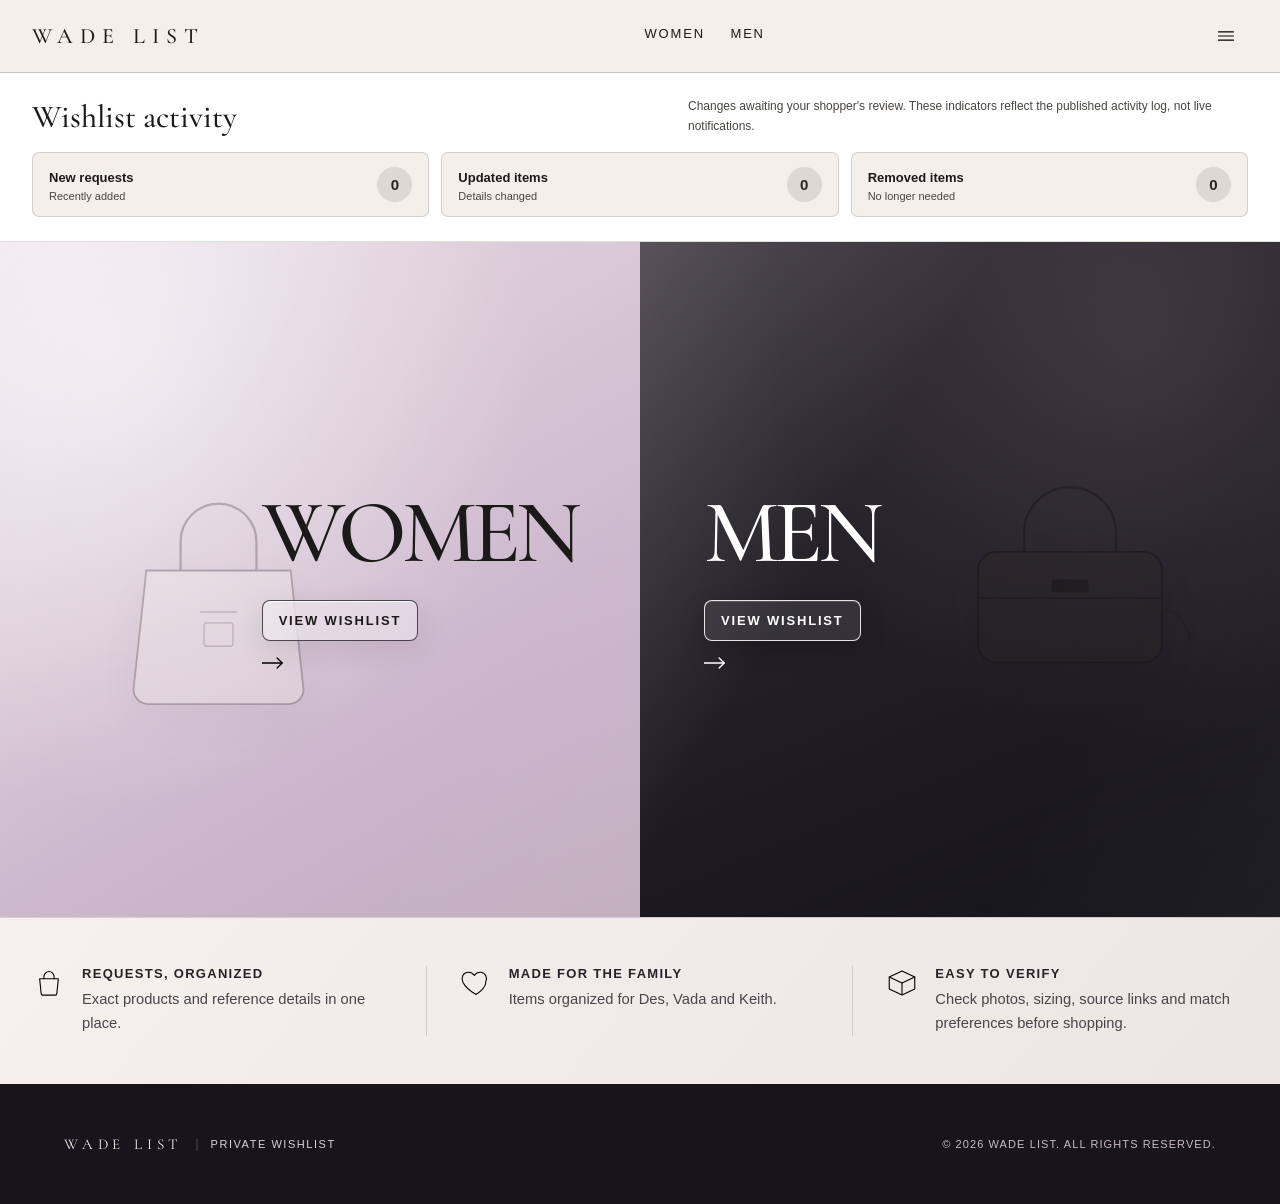
==== index.html @ 0595b21b "Load ready-gated native wishlist snapping without stale assets" ====
<!doctype html>
<html lang="en" class="no-js">
<head>
  <meta charset="utf-8" />
  <meta name="viewport" content="width=device-width, initial-scale=1" />
  <title>Wade List — Private Wishlist</title>
  <meta name="robots" content="noindex, nofollow" />
  <link rel="stylesheet" href="assets/css/tokens.css" />
  <link rel="stylesheet" href="assets/css/base.css" />
  <link rel="stylesheet" href="assets/css/nav.css" />
  <link rel="stylesheet" href="assets/css/home.css" />
  <link rel="stylesheet" href="assets/css/footer.css" />
  <link rel="stylesheet" href="assets/css/wishlist-refinement.css" />
  <link rel="stylesheet" href="assets/css/liquid-luxe.css?v=20261110glass2" />
</head>
<body>
  <a class="wishlist-skip" href="#main-content">Skip to wishlist</a>
  <header class="site-header">
    <div class="site-header__inner container">
      <a href="index.html" class="wordmark">WADE LIST</a>
      <nav class="main-nav" aria-label="Primary">
        <a href="women.html" class="main-nav__link">Women</a>
        <a href="men.html" class="main-nav__link">Men</a>
      </nav>
      <div class="site-header__icons"><button type="button" class="icon-btn icon-btn--menu" data-mobile-menu-trigger aria-label="Browse categories" aria-controls="megaMenu" aria-expanded="false"><img src="assets/images/icons/menu.svg" alt="" /></button></div>
    </div>

    <div class="mega-menu" id="megaMenu" data-mega-menu><div class="mega-menu__inner container"><a href="women.html">Women wishlist</a><a href="men.html">Men wishlist</a></div></div>
  </header>
  <div class="mega-menu-backdrop" data-mega-menu-backdrop></div>

<section class="shopper-updates" aria-label="Shopper activity dashboard">
    <div class="container">
      <div class="shopper-updates__intro"><h2>Wishlist activity</h2><p>Changes awaiting your shopper's review. These indicators reflect the published activity log, not live notifications.</p></div>
      <div class="shopper-updates__grid" role="group" aria-label="Published wishlist changes">
        <div class="shopper-updates__card" data-status="new" data-active="false"><div><strong>New requests</strong><small>Recently added</small></div><span class="shopper-updates__count" data-status-count="new">0</span></div>
        <div class="shopper-updates__card" data-status="updated" data-active="false"><div><strong>Updated items</strong><small>Details changed</small></div><span class="shopper-updates__count" data-status-count="updated">0</span></div>
        <div class="shopper-updates__card" data-status="removed" data-active="false"><div><strong>Removed items</strong><small>No longer needed</small></div><span class="shopper-updates__count" data-status-count="removed">0</span></div>
      </div>
    </div>
  </section>
  <main id="main-content"><h1 class="visually-hidden">Wade List: Personal shopping wishlist</h1>
    <section class="hero">
      <div class="hero__panel hero__panel--women">
        <div class="hero__image"><img src="assets/images/hero/women-hero.svg" alt="" /></div>
        <div class="hero__content">
          <h2 class="hero__headline serif-display">WOMEN</h2>
          <div class="hero__cta">
            <a href="women.html" class="hero__cta-label">View wishlist</a>
            <img class="hero__cta-arrow" src="assets/images/icons/arrow-right.svg" alt="" />
          </div>
        </div>
      </div>
      <div class="hero__panel hero__panel--men">
        <div class="hero__image"><img src="assets/images/hero/men-hero.svg" alt="" /></div>
        <div class="hero__content">
          <h2 class="hero__headline serif-display">MEN</h2>
          <div class="hero__cta">
            <a href="men.html" class="hero__cta-label">View wishlist</a>
            <img class="hero__cta-arrow" src="assets/images/icons/arrow-right.svg" alt="" />
          </div>
        </div>
      </div>
    </section>

    <section class="feature-row">
      <div class="container feature-row__inner">
        <div class="feature-row__item">
          <img class="feature-row__icon" src="assets/images/icons/feature-curated.svg" alt="" />
          <div>
            <p class="feature-row__title">Requests, Organized</p>
            <p class="feature-row__text">Exact products and reference details in one place.</p>
          </div>
        </div>
        <div class="feature-row__item">
          <img class="feature-row__icon" src="assets/images/icons/feature-private.svg" alt="" />
          <div>
            <p class="feature-row__title">Made for the Family</p>
            <p class="feature-row__text">Items organized for Des, Vada and Keith.</p>
          </div>
        </div>
        <div class="feature-row__item">
          <img class="feature-row__icon" src="assets/images/icons/feature-exclusive.svg" alt="" />
          <div>
            <p class="feature-row__title">Easy to Verify</p>
            <p class="feature-row__text">Check photos, sizing, source links and match preferences before shopping.</p>
          </div>
        </div>
      </div>
    </section>
  </main>

  <footer class="site-footer">
    <div class="container site-footer__base-inner">
      <div class="site-footer__brand">
        <span class="site-footer__wordmark">WADE LIST</span>
        <span class="site-footer__divider">|</span>
        <span class="site-footer__tagline">Private Wishlist</span>
      </div>
      <p class="site-footer__copyright">© 2026 Wade List. All rights reserved.</p>
    </div>
  </footer>

  <script type="module" src="assets/js/main.js?v=20261110glass2"></script>
  <script type="module" src="assets/js/activity.js"></script>
</body>
</html>
---- assets/css/tokens.css ----
:root {
  /* Palette */
  --color-black: #0e0d0c;
  --color-charcoal: #1c1a19;
  --color-cream: #f4efe9;
  --color-cream-deep: #ece4db;
  --color-white: #ffffff;
  --color-dusty-lilac: #cdb9cc;
  --color-dusty-lilac-deep: #b9a2b9;
  --color-soft-lilac: #ddd0dd;
  --color-dusty-pink: #eeded9;
  --color-dusty-pink-deep: #e3cdc6;
  --color-ink: #1c1a19;
  --color-ink-soft: #4a4542;
  --color-line: rgba(28, 26, 25, 0.14);
  --color-line-on-dark: rgba(244, 239, 233, 0.22);

  /* Type */
  --font-serif: "Cormorant Garamond", "Times New Roman", serif;
  --font-sans: "Helvetica Neue", Arial, sans-serif;
  --tracking-wide: 0.14em;
  --tracking-wordmark: 0.32em;

  /* Spacing */
  --space-1: 4px;
  --space-2: 8px;
  --space-3: 12px;
  --space-4: 16px;
  --space-5: 24px;
  --space-6: 32px;
  --space-7: 48px;
  --space-8: 64px;
  --space-9: 96px;

  /* Layout */
  --nav-height: 72px;
  --announce-height: 40px;
  --container-max: 1440px;

  /* Z-index scale */
  --z-announce: 60;
  --z-nav: 50;
  --z-mega-menu: 45;
  --z-category-stage: 10;
  --z-modal: 100;
}
---- assets/css/base.css ----
@import url("https://fonts.googleapis.com/css2?family=Cormorant+Garamond:ital,wght@0,400;0,500;0,600;1,400&family=Inter:wght@400;500;600&display=swap");

*,
*::before,
*::after {
  box-sizing: border-box;
}

html {
  -webkit-text-size-adjust: 100%;
  /* category pages inject ~9 viewports of content async after fetch;
     scroll anchoring otherwise yanks scrollY to keep trailing content pinned */
  overflow-anchor: none;
}

body {
  margin: 0;
  font-family: var(--font-sans);
  color: var(--color-ink);
  background: var(--color-cream);
  -webkit-font-smoothing: antialiased;
}

img {
  max-width: 100%;
  display: block;
}

a {
  color: inherit;
  text-decoration: none;
}

button {
  font: inherit;
  color: inherit;
  background: none;
  border: none;
  cursor: pointer;
  padding: 0;
}

ul {
  margin: 0;
  padding: 0;
  list-style: none;
}

h1, h2, h3, p {
  margin: 0;
}

svg {
  display: block;
}

.visually-hidden {
  position: absolute;
  width: 1px;
  height: 1px;
  overflow: hidden;
  clip: rect(0 0 0 0);
  white-space: nowrap;
}

.eyebrow {
  font-family: var(--font-sans);
  font-size: 11px;
  font-weight: 600;
  letter-spacing: var(--tracking-wide);
  text-transform: uppercase;
}

.serif-display {
  font-family: var(--font-serif);
  font-weight: 500;
  letter-spacing: 0.01em;
}

.link-arrow {
  display: inline-flex;
  align-items: center;
  gap: var(--space-3);
  font-size: 13px;
  font-weight: 500;
  letter-spacing: var(--tracking-wide);
  text-transform: uppercase;
  border-bottom: 1px solid currentColor;
  padding-bottom: 6px;
}

.link-arrow svg {
  transition: transform 0.25s ease;
}

.link-arrow:hover svg {
  transform: translateX(4px);
}

.container {
  max-width: var(--container-max);
  margin: 0 auto;
  padding: 0 var(--space-6);
}

@media (max-width: 767px) {
  .container {
    padding: 0 var(--space-4);
  }
}

/* JS/no-JS progressive enhancement gate */
.no-js .js-only {
  display: none !important;
}
---- assets/css/nav.css ----
/* Announcement bar */
.announce-bar {
  position: relative;
  z-index: var(--z-announce);
  height: var(--announce-height);
  background: var(--color-black);
  color: var(--color-white);
  display: flex;
  align-items: center;
  justify-content: center;
}

.announce-bar__text {
  font-size: 11px;
  font-weight: 500;
  letter-spacing: var(--tracking-wide);
  text-transform: uppercase;
}

.announce-bar__close {
  position: absolute;
  right: var(--space-5);
  top: 50%;
  transform: translateY(-50%);
  width: 16px;
  height: 16px;
  color: var(--color-white);
}

.announce-bar[hidden] {
  display: none;
}

/* Header */
.site-header {
  position: sticky;
  top: 0;
  z-index: var(--z-nav);
  background: var(--color-cream);
}

.site-header__inner {
  height: var(--nav-height);
  display: flex;
  align-items: center;
  justify-content: space-between;
  gap: var(--space-5);
}

.wordmark {
  font-family: var(--font-serif);
  font-size: 22px;
  font-weight: 500;
  letter-spacing: var(--tracking-wordmark);
  white-space: nowrap;
}

.main-nav {
  display: flex;
  align-items: center;
  gap: var(--space-7);
}

.main-nav__link,
.main-nav__trigger {
  display: inline-flex;
  align-items: center;
  gap: 6px;
  font-size: 13px;
  font-weight: 500;
  letter-spacing: var(--tracking-wide);
  text-transform: uppercase;
  padding-bottom: 4px;
  border-bottom: 1px solid transparent;
}

.main-nav__link--active,
.main-nav__link[aria-current="page"],
.main-nav__trigger[data-current="true"] {
  border-bottom-color: currentColor;
}

.main-nav__trigger .chevron {
  width: 10px;
  height: 10px;
  opacity: 0;
  transition: opacity 0.15s ease, transform 0.25s ease;
}

.main-nav__trigger:hover .chevron,
.main-nav__trigger:focus-visible .chevron,
.main-nav__trigger[aria-expanded="true"] .chevron {
  opacity: 1;
}

.main-nav__trigger[aria-expanded="true"] .chevron {
  transform: rotate(180deg);
}

.site-header__icons {
  display: flex;
  align-items: center;
  gap: var(--space-4);
}

.icon-btn {
  width: 20px;
  height: 20px;
  display: inline-flex;
}

.icon-btn--account {
  width: 34px;
  height: 34px;
  border: 1px solid var(--color-line);
  border-radius: 50%;
  align-items: center;
  justify-content: center;
}

.icon-btn--account img {
  width: 16px;
  height: 16px;
}

.icon-btn--menu {
  display: none;
}

.mega-menu__mobile-heading {
  display: none;
}

/* Mega menu */
.mega-menu {
  position: absolute;
  left: 0;
  right: 0;
  top: 100%;
  z-index: var(--z-mega-menu);
  background: var(--color-cream);
  box-shadow: 0 24px 48px rgba(14, 13, 12, 0.12);
  border-top: 1px solid var(--color-line);
  opacity: 0;
  visibility: hidden;
  transform: translateY(-6px);
  transition: opacity 0.22s ease, transform 0.22s ease, visibility 0.22s;
}

.mega-menu[data-open="true"] {
  opacity: 1;
  visibility: visible;
  transform: translateY(0);
}

.mega-menu__inner {
  display: flex;
  padding: var(--space-7) var(--space-6);
  gap: var(--space-7);
}

.mega-menu__half {
  flex: 1;
  display: grid;
  grid-template-columns: repeat(3, minmax(0, 1fr)) 1.3fr;
  gap: var(--space-6);
}

.mega-menu__half[data-cols="4"] {
  grid-template-columns: repeat(3, minmax(0, 1fr)) 1.3fr;
}

.mega-menu__half[data-cols="3"] {
  grid-template-columns: repeat(2, minmax(0, 1fr)) 1.3fr;
}

.mega-menu__divider {
  width: 1px;
  background: var(--color-line);
}

.mega-menu__col-title {
  font-size: 11px;
  font-weight: 600;
  letter-spacing: var(--tracking-wide);
  text-transform: uppercase;
  color: var(--color-ink-soft);
  margin-bottom: var(--space-4);
}

.mega-menu__col ul li {
  margin-bottom: var(--space-3);
}

.mega-menu__col ul li a {
  font-size: 14px;
}

.mega-menu__col ul li a:hover {
  text-decoration: underline;
  text-underline-offset: 3px;
}

.mega-menu__feature {
  display: flex;
  flex-direction: column;
}

.mega-menu__feature-image {
  aspect-ratio: 4 / 3;
  background: var(--color-dusty-lilac);
  border-radius: 2px;
  overflow: hidden;
  margin-bottom: var(--space-4);
  display: flex;
  align-items: center;
  justify-content: center;
}

.mega-menu__feature-image img {
  width: 60%;
}

.mega-menu__feature-label {
  font-size: 12px;
  font-weight: 600;
  letter-spacing: var(--tracking-wide);
  text-transform: uppercase;
  margin-bottom: 4px;
}

.mega-menu__feature-subtext {
  font-size: 13px;
  color: var(--color-ink-soft);
  margin-bottom: var(--space-3);
}

.mega-menu__feature-cta {
  font-size: 11px;
}

.mega-menu-backdrop {
  position: fixed;
  inset: 0;
  z-index: calc(var(--z-mega-menu) - 1);
  background: rgba(14, 13, 12, 0.15);
  opacity: 0;
  visibility: hidden;
  transition: opacity 0.22s ease, visibility 0.22s;
}

.mega-menu-backdrop[data-open="true"] {
  opacity: 1;
  visibility: visible;
}

@media (max-width: 767px) {
  .main-nav {
    display: none;
  }

  .mega-menu {
    position: fixed;
    top: calc(var(--announce-height) + var(--nav-height));
    bottom: 0;
    overflow-y: auto;
  }

  .mega-menu__inner {
    flex-direction: column;
    padding: var(--space-5) var(--space-4);
  }

  .mega-menu__half {
    display: block;
  }

  .mega-menu__divider {
    display: none;
  }

  .mega-menu__col {
    border-bottom: 1px solid var(--color-line);
  }

  .mega-menu__col ul {
    padding-bottom: var(--space-4);
  }

  .mega-menu__feature {
    display: none;
  }

  .site-header__icons .icon-btn:not(.icon-btn--account):not(.icon-btn--menu) {
    display: none;
  }

  .icon-btn--menu {
    display: inline-flex;
  }

  .mega-menu__mobile-heading {
    display: block;
    font-family: var(--font-serif);
    font-size: 22px;
    padding: var(--space-4) 0;
    border-bottom: 1px solid var(--color-line);
    margin-bottom: var(--space-3);
  }

  .mega-menu__mobile-home {
    display: block;
    padding: var(--space-4) 0;
    font-size: 14px;
    font-weight: 500;
    letter-spacing: var(--tracking-wide);
    text-transform: uppercase;
    border-bottom: 1px solid var(--color-line);
  }
}

@media (min-width: 768px) {
  .mega-menu__mobile-home {
    display: none;
  }
}
---- assets/css/home.css ----
.hero {
  display: flex;
  min-height: calc(100dvh - var(--announce-height) - var(--nav-height));
}

.hero__panel {
  position: relative;
  flex: 1;
  display: flex;
  align-items: center;
  overflow: hidden;
  padding: var(--space-8) var(--space-8);
}

.hero__panel--women {
  background: var(--color-dusty-lilac);
  color: var(--color-ink);
  justify-content: flex-end;
}

.hero__panel--men {
  background: var(--color-charcoal);
  color: var(--color-cream);
  justify-content: flex-start;
}

.hero__image {
  position: absolute;
  inset: 0;
  display: flex;
  align-items: center;
  justify-content: center;
  pointer-events: none;
}

.hero__panel--women .hero__image {
  justify-content: flex-start;
  padding-left: 6%;
}

.hero__panel--men .hero__image {
  justify-content: flex-end;
  padding-right: 4%;
}

.hero__image img {
  width: 60%;
  max-width: 480px;
}

.hero__content {
  position: relative;
  z-index: 1;
  max-width: 420px;
  text-align: left;
}

.hero__headline {
  font-size: clamp(56px, 9vw, 108px);
  line-height: 0.95;
  margin-bottom: var(--space-5);
}

.hero__panel--men .hero__headline {
  color: var(--color-white);
}

.hero__cta {
  display: flex;
  flex-direction: column;
  gap: var(--space-4);
  align-items: flex-start;
}

.hero__cta-label {
  font-size: 13px;
  font-weight: 500;
  letter-spacing: var(--tracking-wide);
  text-transform: uppercase;
}

.hero__cta-arrow {
  width: 22px;
  height: 12px;
}

/* Feature row */
.feature-row {
  background: var(--color-cream);
  border-top: 1px solid var(--color-line);
}

.feature-row__inner {
  display: grid;
  grid-template-columns: repeat(3, 1fr);
  padding: var(--space-7) 0;
}

.feature-row__item {
  display: flex;
  align-items: flex-start;
  gap: var(--space-4);
  padding: 0 var(--space-6);
}

.feature-row__item:not(:last-child) {
  border-right: 1px solid var(--color-line);
}

.feature-row__icon {
  width: 34px;
  height: 34px;
  flex-shrink: 0;
  color: var(--color-ink);
}

.feature-row__title {
  font-size: 13px;
  font-weight: 600;
  letter-spacing: var(--tracking-wide);
  text-transform: uppercase;
  margin-bottom: 6px;
}

.feature-row__text {
  font-size: 13px;
  color: var(--color-ink-soft);
  line-height: 1.5;
}

@media (max-width: 767px) {
  .hero {
    flex-direction: column;
    min-height: auto;
  }

  .hero__panel {
    min-height: 80vh;
    padding: var(--space-6) var(--space-5);
  }

  .hero__panel--women {
    justify-content: flex-start;
    align-items: flex-end;
  }

  .hero__panel--men {
    justify-content: flex-start;
    align-items: flex-start;
  }

  .feature-row__inner {
    grid-template-columns: 1fr;
    gap: var(--space-5);
  }

  .feature-row__item {
    border-right: none !important;
    padding: 0 var(--space-4);
  }

  .feature-row__item:not(:last-child) {
    padding-bottom: var(--space-5);
    border-bottom: 1px solid var(--color-line);
  }
}
---- assets/css/footer.css ----
.site-footer {
  background: var(--color-black);
  color: var(--color-cream);
  scroll-snap-align: start;
}

.site-footer__links {
  border-bottom: 1px solid var(--color-line-on-dark);
}

.site-footer__links-inner {
  display: flex;
  gap: var(--space-6);
  padding: var(--space-6) 0;
  flex-wrap: wrap;
}

.site-footer__links-inner a {
  font-size: 12px;
  letter-spacing: var(--tracking-wide);
  text-transform: uppercase;
  color: var(--color-cream);
  opacity: 0.85;
}

.site-footer__links-inner a:hover {
  opacity: 1;
  text-decoration: underline;
  text-underline-offset: 3px;
}

.site-footer__base-inner {
  display: flex;
  align-items: center;
  justify-content: space-between;
  padding: var(--space-5) 0;
  flex-wrap: wrap;
  gap: var(--space-3);
}

.site-footer__brand {
  display: flex;
  align-items: center;
  gap: var(--space-3);
  font-size: 13px;
}

.site-footer__wordmark {
  font-family: var(--font-serif);
  letter-spacing: var(--tracking-wordmark);
  font-size: 15px;
}

.site-footer__divider {
  color: var(--color-line-on-dark);
}

.site-footer__tagline {
  letter-spacing: var(--tracking-wide);
  text-transform: uppercase;
  font-size: 11px;
  opacity: 0.75;
}

.site-footer__copyright {
  font-size: 11px;
  letter-spacing: var(--tracking-wide);
  text-transform: uppercase;
  opacity: 0.75;
}

@media (max-width: 767px) {
  .site-footer__links-inner {
    gap: var(--space-4) var(--space-5);
  }

  .site-footer__base-inner {
    flex-direction: column;
    align-items: flex-start;
  }
}
---- assets/css/wishlist-refinement.css ----
/* Wade List refinement: editorial shopping reference, responsive category fades,
   horizontal-only product carousels, and consistent keyboard focus. */
:root { --wl-border: rgba(28,26,25,.25); }
:where(a, button, [tabindex]):focus-visible {
  outline: 3px solid #1c1a19;
  outline-offset: 4px;
}
body { overflow-x: clip; }
.site-header { box-shadow: 0 1px 0 var(--color-line); }
.site-header__inner { gap: 12px; }
.main-nav { gap: clamp(12px,2vw,30px); }
.main-nav a[aria-current="page"] { border-bottom: 2px solid; }
.site-header__icons .icon-btn--menu { display: inline-flex; width: 40px; height: 40px; align-items:center;justify-content:center; }
.site-header__icons .icon-btn--menu img { width: 20px; height: 20px; }
.mega-menu__inner { display:grid; grid-template-columns: repeat(2,minmax(0,1fr)); gap: clamp(20px,5vw,72px); }
.mega-menu__group { min-width: 0; }
.mega-menu__group h2 { font:500 clamp(27px,3.2vw,42px)/1.1 var(--font-serif);margin-bottom:16px; }
.mega-menu__group ul { display:grid;grid-template-columns:repeat(2,minmax(0,1fr));gap:6px 12px; }
.mega-menu__group a { display:block; padding:10px 4px; border-bottom:1px solid var(--color-line);font-size:14px; }
.mega-menu__group a:hover,.mega-menu__group a:focus-visible { background:rgba(28,26,25,.06); }
.mega-menu-backdrop[data-open="true"] { background:rgba(14,13,12,.36); }
@media(max-width:767px){
  .main-nav { display:flex; gap:12px; }
  .main-nav a { font-size:12px; }
  .site-header__inner { gap:8px; }
  .wordmark { font-size:clamp(15px,4vw,21px);letter-spacing:.16em; }
  .mega-menu { top:var(--nav-height);max-height:calc(100dvh - var(--nav-height));bottom:auto;overflow:auto; }
  .mega-menu__inner { grid-template-columns:1fr;padding:20px 18px; }
  .mega-menu__group ul { grid-template-columns:repeat(2,minmax(0,1fr)); }
}
@media(max-width:340px){ .main-nav { gap:8px; }.main-nav a{font-size:11px;}.wordmark{font-size:14px;} }

/* Both lists appear immediately in the first viewport on every phone. */
.hero {
  min-height: min(75dvh,760px);
  overflow: hidden;
}
.hero__panel {
  min-width:0;
  min-height:0;
  transition: filter .2s ease;
}
.hero__panel--women { background:linear-gradient(150deg,#e5d2df,#cdb9cc); }
.hero__panel--men { background:linear-gradient(145deg,#2d2a2a,#111114); }
.hero__panel .hero__content { max-width:100%; }
.hero__panel .hero__headline { font-size:clamp(35px,7vw,98px);letter-spacing:-.04em; }
.hero__panel .hero__cta-label { display:inline-flex;align-items:center;padding:10px 12px;border:1px solid currentColor;border-radius:2px; background:rgba(255,255,255,.13);font-weight:650; }
.hero__panel .hero__cta-label:hover { background:rgba(255,255,255,.26); }
.hero__panel--women .hero__cta-label { background:rgba(255,255,255,.4); }
.hero__image img { max-width:390px; opacity:.32; }
@media(max-width:767px){
 .hero { display:grid;grid-template-columns:repeat(2,minmax(0,1fr));min-height: min(60dvh,550px); }
 .hero__panel { padding:clamp(16px,3vw,28px);display:flex;align-items:flex-end;justify-content:flex-start;overflow:hidden; }
 .hero__panel--women,.hero__panel--men { align-items:flex-end; }
 .hero__panel .hero__headline { font-size:clamp(29px,8vw,60px);margin-bottom:12px; }
 .hero__cta { gap:8px; }
 .hero__cta-label { font-size:10px;letter-spacing:.06em;text-align:center;line-height:1.3; }
 .hero__image img { width:94%; max-width:none; transform:translateY(-7%);opacity:.24; }
 .hero__panel--women .hero__image { padding-left:0; }
 .hero__panel--men .hero__image { padding-right:0; }
}
@media(max-width:380px){
 .hero { min-height: min(55dvh,430px); }
 .hero__panel { padding:14px; }
 .hero__panel .hero__headline { font-size:clamp(27px,8vw,40px); }
}
@media(max-height:520px) and (orientation:landscape) {
 .hero { min-height:65dvh; }
}
/* Summary badges are factual read-only counts from data/activity.json. */
.shopper-updates { padding:24px 0; background:#fff; border-top:1px solid var(--color-line); border-bottom:1px solid var(--color-line); }
.shopper-updates__intro {display:flex;align-items:center;justify-content:space-between;gap:14px;flex-wrap:wrap;margin-bottom:16px;}
.shopper-updates__intro h2 {font:500 clamp(22px,3vw,32px) var(--font-serif);}
.shopper-updates__intro p {font-size:12px;line-height:1.6;color:var(--color-ink-soft);max-width:560px;}
.shopper-updates__grid {display:grid;grid-template-columns:repeat(3,minmax(0,1fr));gap:12px;}
.shopper-updates__card {display:flex;align-items:center;justify-content:space-between;gap:10px;padding:14px 16px;background:#f4efe9;border:1px solid var(--color-line);border-radius:7px;}
.shopper-updates__card strong {font-size:13px;font-weight:650;}
.shopper-updates__card small {display:block;font-size:11px;color:var(--color-ink-soft);margin-top:4px;}
.shopper-updates__count {display:grid;place-items:center;min-width:35px;height:35px;padding:0 6px;background:#ded8d2;border-radius:100px;color:#292524;font-weight:750;font-size:15px;}
.shopper-updates__card[data-active="true"] {background:#e9e0ef;border-color:#42263c;box-shadow:0 3px 14px #20101b18;}
.shopper-updates__card[data-active="true"] .shopper-updates__count {background:#27212c;color:#fff;}
@media(max-width:520px){
 .shopper-updates__grid {gap:6px;}
 .shopper-updates__card {flex-direction:column-reverse;align-items:flex-start;padding:10px 8px;gap:8px;}
 .shopper-updates__card strong {font-size:11px;}
 .shopper-updates__card small {font-size:9px;}
 .shopper-updates__count {min-width:31px;height:31px;}
 .shopper-updates {padding:18px 0;}
}

/* All category layout rules now live in category.css.
   Keeping one cascade source eliminates contradictory mobile overrides. */

/* Modal: view-only, no fake edit or remove buttons. */
.modal__view-only,.modal__match {font-size:12px;line-height:1.5;margin-bottom:12px;color:var(--color-ink-soft);}
.modal[data-theme="dark"] .modal__view-only,.modal[data-theme="dark"] .modal__match {color:var(--color-cream);}
.modal__match strong {font-weight:750;}
.modal__actions .btn[aria-disabled="true"] {opacity:.55;cursor:not-allowed;}
.modal-overlay[hidden] {display:none !important;}
.modal__thumb:focus-visible {outline:3px solid currentColor;outline-offset:3px;}
.modal__close {width:40px;height:40px;display:grid;place-items:center;}
.modal__close img {width:20px;height:20px;}
.modal__thumbs {overflow-x:auto;scrollbar-width:thin;padding:4px;}
.modal__share {width:36px;height:36px;display:grid;place-items:center;}
.modal__share img {width:19px;height:19px;}

/* Keyboard and touch ergonomics for the shopper and screen readers. */
.wishlist-skip {position:fixed;left:10px;top:-90px;z-index:300;background:#fff;color:#111;padding:12px 18px;font-weight:700;border:3px solid #111;border-radius:6px;}
.wishlist-skip:focus {top:12px;}
.announce-bar__close {width:44px;height:40px;right:8px;display:grid;place-items:center;}
.announce-bar__close img {width:17px;height:17px;}
.site-header__icons .icon-btn--menu {min-width:44px;min-height:44px;}
.category-layer__carousel-wrap .carousel__arrow {min-width:44px;min-height:44px;}
@media(max-height:620px) and (max-width:767px) {
 .hero {min-height:clamp(260px,49dvh,350px);}
}

/* Fit the announcement and preserve balanced gutters on every phone. */
.announce-bar__text{white-space:normal;text-align:center;line-height:1.25;padding-inline:48px;font-size:11px;letter-spacing:.14em;}
.announce-bar .container{width:100%;}
@media(max-width:767px){.announce-bar__text{font-size:10px;letter-spacing:.13em;line-height:1.35;}}
---- assets/css/liquid-luxe.css ----
/*
  WADE LIST | LIQUID EDITION
  Optical glass, precise navigation and native page/carousel snap.
  Every surface is translucent, with quiet highlights and deep tonal contrast.
  Product imagery, catalog data, links and prices are left untouched.
*/

/* Fewer decorations, deeper materiality. */
:root {
  --wl-obsidian:#1c1a20;
  --wl-plum:#493847;
  --wl-amethyst:#766074;
  --wl-fog:#f2ebe8;
  --wl-porcelain:#fbf8f5;
  --wl-glass:rgba(255,255,255,.38);
  --wl-glass-edge:rgba(255,255,255,.69);
  --wl-glass-shadow:0 25px 65px rgba(37,27,39,.14);
  --wl-stage-gap:clamp(18px,3.4vw,52px);
}
body {background:#eee7e4;}
:where(.hero,.category-layer,.modal,.feature-row__item) {
  -webkit-font-smoothing:antialiased;
}
:where(a,button,[tabindex]):focus-visible {
  outline:3px solid #703858;
  outline-offset:4px;
}

/* An editorial rather than decorative liquid finish on the home cover. */
.hero {
  isolation:isolate;
  background:#d7c7d3;
}
.hero__panel {
  isolation:isolate;
  border:0;
}
.hero__panel--women {
  background:
    radial-gradient(ellipse at 16% 15%,rgba(255,255,255,.58),transparent 57%),
    linear-gradient(150deg,#e8dae4 0%,#c9b4ca 74%,#c1aebe 100%) !important;
}
.hero__panel--men {
  background:
    radial-gradient(ellipse at 78% 14%,rgba(149,131,152,.2),transparent 51%),
    linear-gradient(158deg,#332d35,#1b191f 71%,#16151a) !important;
}
.hero__panel::after {
  content:"";
  position:absolute;
  inset:0;
  pointer-events:none;
  z-index:0;
  background:linear-gradient(120deg,rgba(255,255,255,.18) 0%,transparent 35%,transparent 70%,rgba(255,255,255,.035) 100%);
}
.hero__image {z-index:0}
.hero__image img {filter:drop-shadow(0 18px 25px rgba(30,23,33,.12))}
.hero__content {z-index:2}
.hero__headline {
  letter-spacing:-.055em !important;
  text-wrap:balance;
}
.hero__cta-label {
  position:relative;
  border:1px solid rgba(37,30,38,.8) !important;
  border-radius:8px !important;
  background:rgba(255,255,255,.36) !important;
  backdrop-filter:blur(12px) saturate(115%);
  -webkit-backdrop-filter:blur(12px) saturate(115%);
  box-shadow:inset 0 1px 0 rgba(255,255,255,.76),0 9px 30px rgba(25,19,30,.1);
  padding:12px 16px !important;
  transition:transform .2s ease,background .2s ease,box-shadow .2s ease;
}
.hero__panel--men .hero__cta-label {
  background:rgba(255,255,255,.085) !important;
  border-color:rgba(255,255,255,.87) !important;
  color:#fff;
  box-shadow:inset 0 1px 0 rgba(255,255,255,.15),0 9px 25px rgba(0,0,0,.21);
}
.hero__cta-label:is(:hover,:focus-visible) {
  transform:translateY(-2px);
  background:rgba(255,255,255,.55) !important;
  box-shadow:0 12px 35px rgba(25,19,30,.17);
}
.hero__panel--men .hero__cta-label:is(:hover,:focus-visible) {
  color:#17141a;
  background:rgba(255,255,255,.93) !important;
}
.hero__panel--men .hero__cta-arrow {filter:brightness(0) invert(1)}
.feature-row {
  background:linear-gradient(130deg,#f6f1ed 0%,#ebe5e4 100%);
}
.feature-row__item {min-width:0}
.feature-row__title {color:#292129;font-weight:700;letter-spacing:.1em}
.feature-row__text {color:#4c434b;font-size:clamp(13px,1.15vw,15px);line-height:1.65}
@media(max-width:767px) {
  .hero__cta-label {padding:10px 12px !important}
  .hero__panel {min-width:0}
  .feature-row__inner {gap:0 !important}
  .feature-row__item {padding:24px clamp(22px,5vw,34px) !important}
  .feature-row__item:not(:last-child) {border-bottom:1px solid rgba(64,52,62,.2)}
}
@media(orientation:landscape) and (max-height:520px) {
  .hero {min-height:clamp(250px,72svh,440px) !important}
}

/* TRUE CATEGORY SNAP: nine actual readable document sections.
   No sticky phantom track, opacity stack or synthetic scroll height. */
html.snap-page {
  scroll-snap-type:none;
  scroll-padding-top:var(--nav-height);
  scroll-behavior:smooth;
}
html.snap-page.snap-ready {scroll-snap-type:y mandatory}
html.snap-page.modal-open {scroll-snap-type:none !important;scroll-behavior:auto !important}
.snap-page .category-scroll,
.snap-page .category-track,
.snap-page .category-stage {
  position:relative !important;
  top:auto !important;
  inset:auto !important;
  display:block !important;
  width:100% !important;
  height:auto !important;
  min-height:0 !important;
  max-height:none !important;
  overflow:visible !important;
  background:transparent !important;
}
.snap-page .category-layer,
.snap-page .category-layer.is-current {
  --layer-start:#e2d5e1;
  --layer-end:#c5b2c8;
  --layer-ink:#28222a;
  position:relative !important;
  top:auto !important;
  right:auto !important;
  bottom:auto !important;
  left:auto !important;
  inset:auto !important;
  width:100% !important;
  height:auto !important;
  min-height:calc(100svh - var(--nav-height)) !important;
  opacity:1 !important;
  visibility:visible !important;
  pointer-events:auto !important;
  transform:none !important;
  transition:none !important;
  scroll-snap-align:start;
  scroll-snap-stop:always;
  color:var(--layer-ink);
  background:
    radial-gradient(ellipse at 13% 8%,rgba(255,255,255,.58),transparent 54%),
    radial-gradient(ellipse at 93% 88%,rgba(112,78,112,.12),transparent 52%),
    linear-gradient(144deg,var(--layer-start),var(--layer-end)) !important;
  border-top:1px solid rgba(255,255,255,.42);
  isolation:isolate;
}
.snap-page .category-layer[data-bg="cream"] {--layer-start:#f8f4ef;--layer-end:#e6dfd7}
.snap-page .category-layer[data-bg="dusty-pink"] {--layer-start:#f5e4e5;--layer-end:#dcc4cc}
.snap-page .category-layer[data-bg="soft-lilac"] {--layer-start:#eae4ef;--layer-end:#d0bfd7}
.snap-page .category-layer[data-bg="dusty-lilac"] {--layer-start:#e6d9e8;--layer-end:#c2b0c8}
body[data-page="men"] .category-layer {
  --layer-start:#342e39;--layer-end:#1b1a20;--layer-ink:#fffaf7;
  background:
    radial-gradient(ellipse at 24% 14%,rgba(164,141,167,.19),transparent 52%),
    radial-gradient(ellipse at 90% 96%,rgba(114,86,117,.1),transparent 45%),
    linear-gradient(147deg,var(--layer-start),var(--layer-end)) !important;
  border-top-color:rgba(255,255,255,.13);
}
body[data-page="men"] .category-layer[data-bg="cream"] {--layer-start:#343031;--layer-end:#211f22}
body[data-page="men"] .category-layer[data-bg="dusty-pink"] {--layer-start:#372a33;--layer-end:#241c27}
body[data-page="men"] .category-layer[data-bg="soft-lilac"] {--layer-start:#38303b;--layer-end:#211c26}
body[data-page="men"] .category-layer[data-bg="dusty-lilac"] {--layer-start:#332c38;--layer-end:#1e1a24}

.snap-page .category-layer__grid {
  display:grid !important;
  grid-template-columns:minmax(210px,325px) minmax(0,1fr) !important;
  grid-template-rows:auto !important;
  gap:var(--wl-stage-gap) !important;
  align-items:center !important;
  width:100% !important;
  max-width:1480px;
  height:auto !important;
  min-height:calc(100svh - var(--nav-height));
  margin:0 auto;
  padding:clamp(28px,5vw,68px) clamp(25px,5.3vw,82px) !important;
}
.category-layer__info {
  min-width:0;
  max-width:100%;
  padding:clamp(22px,3.3vw,42px);
  border:1px solid rgba(255,255,255,.59);
  border-radius:clamp(18px,2.4vw,28px);
  background:linear-gradient(145deg,rgba(255,255,255,.33),rgba(255,255,255,.13));
  -webkit-backdrop-filter:blur(18px) saturate(115%);
  backdrop-filter:blur(18px) saturate(115%);
  box-shadow:inset 0 1px 0 rgba(255,255,255,.69),0 18px 50px rgba(63,45,62,.08);
}
body[data-page="men"] .category-layer__info {
  border-color:rgba(255,255,255,.24);
  background:linear-gradient(145deg,rgba(255,255,255,.09),rgba(255,255,255,.025));
  box-shadow:inset 0 1px 0 rgba(255,255,255,.2),0 20px 45px rgba(0,0,0,.16);
}
.category-layer__heading {display:flex;gap:12px;flex-wrap:wrap;align-items:baseline}
.category-layer__index {
  color:#59465c;
  font-size:12px;
  letter-spacing:.2em;
  font-weight:650;
}
.category-layer__name {
  color:var(--layer-ink);
  font-size:clamp(42px,4.8vw,76px);
  font-weight:500;
  line-height:1.02;
  letter-spacing:-.035em;
  overflow-wrap:anywhere;
  text-wrap:balance;
}
.category-layer__eyebrow {color:#594b55;margin-top:24px}
.category-layer__desc {
  color:#48404b;
  font-size:clamp(14px,1.1vw,16px);
  line-height:1.65;
}
.category-layer__scroll-cue {
  color:#312734;
  border-bottom-color:rgba(50,38,53,.62);
}
body[data-page="men"] :is(.category-layer__index,.category-layer__eyebrow) {color:#e1cadd}
body[data-page="men"] :is(.category-layer__desc,.category-layer__scroll-cue) {color:#f0e7ef}
body[data-page="men"] .category-layer__scroll-cue {border-bottom-color:rgba(255,255,255,.7)}

/* The whole product tray scrolls natively, with centered snapping.
   Its card dimensions are set in pixels by the small carousel controller. */
.category-layer__carousel-wrap {
  display:flex;
  align-items:center !important;
  min-width:0 !important;
  min-height:0 !important;
  max-width:100% !important;
  width:100% !important;
  height:auto !important;
  padding:12px 5px 46px !important;
  isolation:isolate;
}
.carousel {
  position:relative;
  display:block !important;
  width:100% !important;
  max-width:100% !important;
  min-width:0 !important;
  height:auto !important;
  overflow-x:auto !important;
  overflow-y:hidden !important;
  overscroll-behavior-inline:contain;
  scroll-snap-type:x mandatory;
  scroll-snap-stop:always;
  scroll-behavior:smooth;
  touch-action:pan-x pan-y !important;
  -webkit-overflow-scrolling:touch;
  scrollbar-width:none;
  padding:14px 0 20px !important;
  -webkit-mask-image:linear-gradient(90deg,transparent,black 3%,black 97%,transparent);
  mask-image:linear-gradient(90deg,transparent,black 3%,black 97%,transparent);
}
.carousel::-webkit-scrollbar {display:none}
.carousel.is-dragging {
  cursor:grabbing !important;
  scroll-snap-type:none !important;
  scroll-behavior:auto !important;
  user-select:none;
  -webkit-user-select:none;
}
.carousel.is-dragging * {cursor:grabbing !important}
.carousel__track {
  position:relative !important;
  display:flex !important;
  align-items:flex-start !important;
  gap:clamp(15px,2.15vw,30px) !important;
  width:max-content !important;
  max-width:none !important;
  margin:0 !important;
  padding:10px max(14px,calc((var(--viewport-width,500px) - var(--card-width,240px)) / 2)) 15px !important;
  transform:none !important;
  transition:none !important;
  will-change:auto !important;
}
.carousel__card {
  display:flex;
  flex-direction:column;
  align-items:stretch;
  flex:0 0 auto;
  width:clamp(200px,21vw,310px) !important;
  min-width:0;
  margin:0;
  cursor:pointer;
  scroll-snap-align:center !important;
  scroll-snap-stop:always;
  border-radius:24px;
}
.carousel__card-frame {
  position:relative;
  display:flex;
  justify-content:center;
  align-items:center;
  width:100%;
  aspect-ratio:3/3.8 !important;
  padding:clamp(19px,2.2vw,29px) !important;
  border:1px solid rgba(255,255,255,.76) !important;
  border-radius:clamp(18px,2.2vw,28px) !important;
  background:
    radial-gradient(ellipse at 20% 5%,rgba(255,255,255,.89),rgba(255,255,255,0) 61%),
    linear-gradient(149deg,rgba(255,255,255,.62),rgba(255,255,255,.26) 70%,rgba(246,240,248,.36)) !important;
  -webkit-backdrop-filter:blur(24px) saturate(140%);
  backdrop-filter:blur(24px) saturate(140%);
  box-shadow:
    inset 0 1px 0 rgba(255,255,255,.94),
    inset 0 -1px 0 rgba(111,89,113,.09),
    0 19px 48px rgba(44,32,47,.18),
    0 4px 12px rgba(44,32,47,.06) !important;
  transform:none !important;
  overflow:hidden;
  transition:transform .3s cubic-bezier(.22,1,.36,1),
    box-shadow .3s ease,background .3s ease !important;
}
.carousel__card-frame::before {
  content:"";
  position:absolute;
  z-index:0;
  inset:0;
  pointer-events:none;
  border-radius:inherit;
  background:
    linear-gradient(119deg,rgba(255,255,255,.55) 0%,rgba(255,255,255,.05) 29%,transparent 44%),
    radial-gradient(ellipse at 85% 94%,rgba(126,101,139,.13),transparent 53%);
}
.carousel__card-frame img {
  position:relative;
  z-index:1;
  width:94% !important;
  max-width:100%;
  height:91% !important;
  object-fit:contain;
  filter:drop-shadow(0 13px 14px rgba(54,41,54,.1));
}
.carousel__card:is(:hover,:focus-visible) .carousel__card-frame {
  transform:translateY(-5px) !important;
  box-shadow:
    inset 0 1px 0 rgba(255,255,255,.99),
    0 29px 64px rgba(44,32,47,.24),
    0 8px 20px rgba(44,32,47,.1) !important;
}
.carousel__card-frame.is-placeholder {
  background:linear-gradient(145deg,rgba(255,255,255,.48),rgba(255,255,255,.22)) !important;
}
.carousel__card-frame.is-placeholder img {
  width:58% !important;height:58% !important;
  opacity:.75;
  filter:none;
}
.carousel__image-status {
  z-index:2;
  color:#403841;
  font-size:9px;
  letter-spacing:.11em;
  bottom:14px;
}
.carousel__caption {
  padding:18px 10px 8px !important;
  color:var(--layer-ink) !important;
  min-height:70px;
  text-align:center;
}
.carousel__caption-brand {
  color:inherit;
  font-size:11px;
  font-weight:750;
  letter-spacing:.19em;
}
.carousel__caption-name {
  color:inherit;
  margin-top:6px;
  font-size:clamp(22px,2vw,29px);
  letter-spacing:-.015em;
  line-height:1.15;
}
body[data-page="men"] .carousel__card-frame {
  background:
    radial-gradient(ellipse at 17% 10%,rgba(255,255,255,.37),transparent 65%),
    linear-gradient(140deg,rgba(241,230,242,.33),rgba(217,198,221,.13)) !important;
  border-color:rgba(255,255,255,.42) !important;
  box-shadow:inset 0 1px 0 rgba(255,255,255,.55),0 21px 54px rgba(0,0,0,.34) !important;
}
body[data-page="men"] .carousel__card-frame.is-placeholder {
  background:linear-gradient(145deg,rgba(249,246,243,.86),rgba(231,221,229,.65)) !important;
}
body[data-page="men"] .carousel__image-status {color:#2b252f}
.carousel__arrow {
  position:absolute;
  z-index:5;
  top:45%;
  display:grid !important;
  place-items:center;
  width:clamp(45px,4.5vw,52px) !important;
  height:clamp(45px,4.5vw,52px) !important;
  border:1px solid rgba(255,255,255,.8) !important;
  border-radius:50%;
  color:#fff !important;
  background:rgba(28,26,33,.91) !important;
  -webkit-backdrop-filter:blur(15px);
  backdrop-filter:blur(15px);
  box-shadow:0 7px 25px rgba(32,24,35,.27),inset 0 1px 0 rgba(255,255,255,.18) !important;
  transform:translateY(-50%);
  transition:background .2s ease,box-shadow .2s ease,opacity .2s ease;
}
.carousel__arrow--prev {left:5px !important}
.carousel__arrow--next {right:5px !important}
.carousel__arrow img {filter:brightness(0) invert(1);width:20px;height:14px}
.carousel__arrow:not(:disabled):hover {
  background:#47354a !important;
  box-shadow:0 8px 29px rgba(39,22,44,.37) !important;
}
.carousel__arrow:disabled {
  opacity:.5 !important;
  border-color:rgba(34,28,38,.6) !important;
  box-shadow:none !important;
  cursor:not-allowed;
}
body[data-page="men"] .carousel__arrow {background:rgba(244,236,242,.94) !important;border-color:rgba(255,255,255,.78) !important}
body[data-page="men"] .carousel__arrow img {filter:none}
body[data-page="men"] .carousel__arrow:hover:not(:disabled) {background:#fff !important}
.carousel__dots {
  display:flex;
  align-items:center;
  justify-content:center;
  gap:10px;
  bottom:0 !important;
  min-height:20px;
  padding:3px 7px;
  max-width:calc(100% - 12px);
}
.carousel__dot {
  width:12px !important;
  min-width:12px !important;
  height:12px !important;
  min-height:12px !important;
  border:2px solid #4c384a !important;
  border-radius:99px;
  background:rgba(255,255,255,.62) !important;
  box-shadow:0 0 0 2px rgba(255,255,255,.22);
  transition:width .22s ease,background .22s ease;
}
.carousel__dot[aria-current="true"] {
  width:32px !important;
  min-width:32px !important;
  background:#4c304b !important;
  border-color:#4c304b !important;
  box-shadow:0 0 0 2px rgba(255,255,255,.57);
}
body[data-page="men"] .carousel__dot {
  border-color:#f4e9f3 !important;
  background:rgba(244,233,243,.28) !important;
}
body[data-page="men"] .carousel__dot[aria-current="true"] {
  background:#f0d7e9 !important;
  border-color:#f0d7e9 !important;
}
.carousel__dot:focus-visible,.carousel__arrow:focus-visible {
  outline:3px solid #7e3971 !important;
  outline-offset:4px !important;
}

/* Distinct product modal controls, separated rather than stacked on
   the image and overlapping the X as on the original iPhone screenshot. */
.modal-overlay {
  padding:clamp(8px,2vw,24px) !important;
  background:rgba(17,13,20,.58) !important;
  -webkit-backdrop-filter:blur(11px);
  backdrop-filter:blur(11px);
}
.modal {
  width:min(1080px,100%);
  max-height:min(94dvh,1100px);
  overflow-y:auto;
  overflow-x:hidden;
  overscroll-behavior:contain;
  -webkit-overflow-scrolling:touch;
  padding:clamp(20px,3.8vw,52px) !important;
  border:1px solid rgba(255,255,255,.74);
  border-radius:clamp(20px,3vw,30px) !important;
  background:
    radial-gradient(ellipse at 15% 5%,rgba(255,255,255,.9),transparent 58%),
    linear-gradient(155deg,rgba(250,246,242,.97),rgba(235,226,231,.96)) !important;
  box-shadow:0 40px 120px rgba(8,5,12,.36),inset 0 1px 0 rgba(255,255,255,.97);
}
.modal[data-theme="dark"] {
  background:linear-gradient(155deg,rgba(49,41,51,.98),rgba(26,23,30,.98)) !important;
  border-color:rgba(255,255,255,.31) !important;
}
.modal__toolbar {
  position:sticky;
  top:0;
  z-index:15;
  display:flex;
  justify-content:flex-end;
  align-items:center;
  gap:14px;
  width:max-content;
  max-width:100%;
  margin:-8px -7px 17px auto;
  pointer-events:none;
}
.modal__toolbar .modal__close,
.modal__toolbar .modal__share {
  position:relative !important;
  inset:auto !important;
  top:auto !important;
  right:auto !important;
  left:auto !important;
  display:grid !important;
  place-items:center !important;
  flex:0 0 46px;
  width:46px !important;
  height:46px !important;
  min-width:46px !important;
  min-height:46px !important;
  margin:0 !important;
  border:1px solid rgba(69,52,69,.28);
  border-radius:50%;
  background:rgba(255,255,255,.84) !important;
  -webkit-backdrop-filter:blur(14px);
  backdrop-filter:blur(14px);
  box-shadow:0 7px 23px rgba(41,31,41,.13),inset 0 1px 0 rgba(255,255,255,.96);
  pointer-events:auto;
  transition:background .2s ease,transform .2s ease;
}
.modal__toolbar .modal__close:hover,
.modal__toolbar .modal__share:hover {
  background:#fff !important;
  transform:translateY(-2px);
}
.modal__toolbar .modal__close img {width:20px !important;height:20px !important}
.modal__toolbar .modal__share img {width:19px !important;height:19px !important}
.modal__toolbar .modal__share[hidden] {display:none !important}
.modal__body {grid-template-columns:minmax(0,1.08fr) minmax(0,1fr);gap:clamp(26px,4vw,54px)}
.modal__gallery,.modal__details {min-width:0}
.modal__gallery-main {
  aspect-ratio:1 / 1.08;
  border:1px solid rgba(255,255,255,.74);
  border-radius:clamp(15px,2.4vw,24px);
  background:
    radial-gradient(ellipse at 26% 9%,rgba(255,255,255,.82),transparent 62%),
    linear-gradient(149deg,rgba(255,255,255,.58),rgba(232,222,233,.36)) !important;
  -webkit-backdrop-filter:blur(18px);
  backdrop-filter:blur(18px);
  box-shadow:inset 0 1px 0 rgba(255,255,255,.92),0 16px 35px rgba(44,32,46,.11);
}
.modal[data-theme="dark"] .modal__gallery-main {
  background:linear-gradient(148deg,rgba(250,245,241,.92),rgba(222,212,222,.79)) !important;
}
.modal__gallery-main > img {width:83% !important;height:83% !important;object-fit:contain}
.modal__thumbs {padding:8px 4px 11px !important;gap:11px}
.modal__thumb {
  width:68px;
  height:68px;
  border-radius:11px !important;
  border:1px solid rgba(77,59,78,.3) !important;
  background:rgba(255,255,255,.44) !important;
  -webkit-backdrop-filter:blur(12px);
  backdrop-filter:blur(12px);
}
.modal__thumb[aria-current="true"] {
  border:2px solid #483147 !important;
  box-shadow:0 0 0 2px rgba(255,255,255,.86);
}
.modal[data-theme="dark"] .modal__thumb {
  background:rgba(247,239,245,.28) !important;
  border-color:rgba(255,255,255,.65) !important;
}
.modal__brand {font-weight:750;letter-spacing:.18em}
.modal__name {
  font-size:clamp(37px,4.2vw,65px) !important;
  line-height:.99;
  letter-spacing:-.035em;
  overflow-wrap:break-word;
}
.modal__price {font-size:clamp(20px,2.5vw,27px);font-weight:650}
.modal__pill {
  padding:9px 16px;
  background:rgba(128,100,127,.22) !important;
  border:1px solid rgba(100,74,101,.18);
  color:#2d2330 !important;
}
.modal[data-theme="dark"] .modal__pill {
  background:rgba(240,227,237,.19) !important;
  color:#fff9f5 !important;
  border-color:rgba(255,255,255,.28);
}
.modal__section {border-top-color:rgba(72,53,75,.23)}
.modal__section-title {color:#453946;font-weight:700}
.modal__actions .btn {
  border-radius:10px;
  min-height:48px;
  font-size:13px;
}
.modal-overlay[data-open="true"] {visibility:visible}
@media(max-width:767px) {
  .modal-overlay {padding:10px 10px 0 !important;align-items:flex-end}
  .modal {
    width:100%;
    max-height:calc(100dvh - max(22px,env(safe-area-inset-top,0px)));
    border-radius:23px 23px 0 0 !important;
    padding:clamp(17px,4vw,27px) !important;
    padding-bottom:max(32px,env(safe-area-inset-bottom,0px)) !important;
  }
  .modal__toolbar {
    margin:-3px -2px 15px auto;
    gap:13px;
  }
  .modal__toolbar .modal__close,
  .modal__toolbar .modal__share {
    flex-basis:45px;
    width:45px !important;
    height:45px !important;
    min-width:45px !important;
  }
  .modal__body {grid-template-columns:minmax(0,1fr) !important;gap:24px}
  .modal__gallery-main {aspect-ratio:1 / .91 !important}
  .modal__gallery-main > img {width:80% !important;height:80% !important}
  .modal__name {font-size:clamp(36px,9vw,55px) !important}
  .modal__thumb {width:66px;height:66px}
  .modal__price-row {flex-wrap:wrap;gap:13px}
}
@media(orientation:landscape) and (max-height:520px) {
  .modal-overlay {padding:8px !important;align-items:center}
  .modal {max-height:calc(100dvh - 16px);padding:17px !important;border-radius:18px !important}
  .modal__toolbar {margin:0 0 9px auto}
  .modal__body {grid-template-columns:minmax(0,1fr) minmax(0,1fr) !important;gap:20px}
  .modal__gallery-main {aspect-ratio:1/.82 !important}
}

/* Footer has its own breathing room at every width, never flush to glass. */
.site-footer {scroll-snap-align:start;scroll-snap-stop:always;background:#17151b}
.site-footer__base-inner {
  padding:clamp(33px,4vw,58px) clamp(26px,5vw,78px) !important;
  gap:20px !important;
  max-width:var(--container-max);
}
.site-footer__links-inner {
  padding:clamp(20px,3vw,38px) clamp(26px,5vw,78px) !important;
  gap:12px clamp(18px,2.4vw,36px);
}
.site-footer__brand {min-width:0;flex-wrap:wrap;row-gap:10px}
.site-footer__tagline {color:#eee3ec;opacity:.91}
.site-footer__copyright {
  color:#e4d7e2;
  opacity:.86;
  line-height:1.65;
  letter-spacing:.1em;
  overflow-wrap:anywhere;
}
@media(max-width:767px) {
  .site-footer__base-inner {padding:36px clamp(25px,6vw,38px) 42px !important;align-items:flex-start;gap:16px}
  .site-footer__links-inner {padding:24px clamp(25px,6vw,38px) !important}
  .site-footer__brand {font-size:12px}
  .site-footer__copyright {font-size:10px}
}

/* Every category is a full scene, with responsive formatting by screen shape. */
@media(max-width:1050px) and (min-width:768px) {
  .snap-page .category-layer__grid {
    grid-template-columns:minmax(172px,29%) minmax(0,1fr) !important;
    gap:20px !important;
    padding:25px 26px !important;
  }
  .category-layer__info {padding:clamp(17px,2vw,28px)}
  .category-layer__name {font-size:clamp(37px,4.3vw,52px)}
  .carousel__card {width:clamp(176px,25vw,258px) !important}
}
@media(max-width:767px) and (orientation:portrait) {
  .snap-page .category-layer__grid {
    grid-template-columns:minmax(0,1fr) !important;
    grid-template-rows:auto minmax(0,1fr) !important;
    align-content:center !important;
    align-items:start !important;
    gap:clamp(11px,2.5svh,25px) !important;
    padding:clamp(18px,3.4svh,32px) clamp(20px,5.3vw,34px) !important;
  }
  .category-layer__info {
    padding:clamp(14px,3vw,23px);
    border-radius:18px;
  }
  .category-layer__heading {flex-wrap:nowrap;gap:12px}
  .category-layer__name {font-size:clamp(37px,10vw,56px)}
  .category-layer__eyebrow {display:none}
  .category-layer__desc {
    display:block;
    margin-top:9px;
    font-size:clamp(12px,3.4vw,14px);
    line-height:1.5;
    -webkit-line-clamp:unset;
    overflow:visible;
  }
  .category-layer__scroll-cue {margin-top:9px;font-size:10px}
  .category-layer__carousel-wrap {
    align-self:center;
    height:auto !important;
    padding:3px 0 30px !important;
  }
  .carousel {padding-block:8px 13px !important}
  .carousel__track {gap:17px !important;padding-block:10px 8px !important}
  .carousel__card {width:clamp(154px,54vw,248px) !important}
  .carousel__card-frame {aspect-ratio:3/3.85 !important;padding:15px !important}
  .carousel__caption {padding:12px 6px 5px !important;min-height:56px}
  .carousel__caption-brand {font-size:10px}
  .carousel__caption-name {font-size:clamp(19px,5.1vw,25px)}
  .carousel__arrow {top:42%}
}
@media(max-width:374px) and (orientation:portrait) {
  .snap-page .category-layer__grid {padding:13px 17px !important;gap:8px !important}
  .category-layer__info {padding:12px 14px}
  .category-layer__name {font-size:clamp(34px,10vw,42px)}
  .carousel__card {width:clamp(140px,51vw,180px) !important}
  .carousel__card-frame {aspect-ratio:3/3.7 !important}
  .carousel__caption-name {font-size:18px}
  .category-layer__scroll-cue {display:none}
}
@media(max-height:620px) and (orientation:portrait) {
  .snap-page .category-layer__grid {padding-block:10px !important;gap:8px !important}
  .category-layer__info {padding:10px 15px}
  .category-layer__name {font-size:clamp(32px,8.5vw,43px)}
  .category-layer__desc {
    font-size:12px;
    line-height:1.4;
    display:-webkit-box;
    -webkit-box-orient:vertical;
    -webkit-line-clamp:2;
    overflow:hidden;
  }
  .category-layer__scroll-cue {display:none}
  .carousel__card {width:clamp(135px,49vw,189px) !important}
  .carousel__card-frame {aspect-ratio:3/3.65 !important}
  .carousel__caption {padding-top:7px !important;min-height:45px}
  .carousel__caption-name {font-size:18px}
  .carousel__dots {bottom:-2px !important}
}
@media(orientation:landscape) and (max-height:520px) {
  .snap-page .category-layer__grid {
    grid-template-columns:minmax(158px,31%) minmax(0,1fr) !important;
    grid-template-rows:auto !important;
    gap:clamp(12px,2.5vw,24px) !important;
    padding:8px clamp(19px,3vw,37px) !important;
  }
  .category-layer__info {padding:14px 17px !important;border-radius:15px}
  .category-layer__heading {display:block}
  .category-layer__index {display:block;margin-bottom:6px}
  .category-layer__name {font-size:clamp(28px,3.6vw,42px)}
  .category-layer__eyebrow,.category-layer__scroll-cue {display:none}
  .category-layer__desc {
    margin-top:10px;
    font-size:12px;
    line-height:1.44;
    display:-webkit-box;
    -webkit-box-orient:vertical;
    -webkit-line-clamp:3;
    overflow:hidden;
  }
  .category-layer__carousel-wrap {padding:1px 2px 23px !important}
  .carousel {padding-block:3px 5px !important}
  .carousel__track {gap:14px !important;padding-block:4px 3px !important}
  .carousel__card {width:clamp(119px,16.5vw,159px) !important}
  .carousel__card-frame {aspect-ratio:1/1.03 !important;padding:9px !important;border-radius:14px !important}
  .carousel__caption {padding-top:5px !important;min-height:42px}
  .carousel__caption-brand {font-size:9px}
  .carousel__caption-name {font-size:clamp(15px,1.6vw,18px)}
  .carousel__arrow {top:40%;width:42px !important;height:42px !important}
  .carousel__dots {bottom:-1px !important}
  .modal__thumb {width:57px;height:57px}
}
@media(prefers-reduced-motion:reduce) {
  html.snap-page {scroll-behavior:auto}
  .carousel,.carousel__card-frame,.carousel__dot,.carousel__arrow,
  .modal,.modal__toolbar button,.hero__cta-label {scroll-behavior:auto !important;transition:none !important}
}
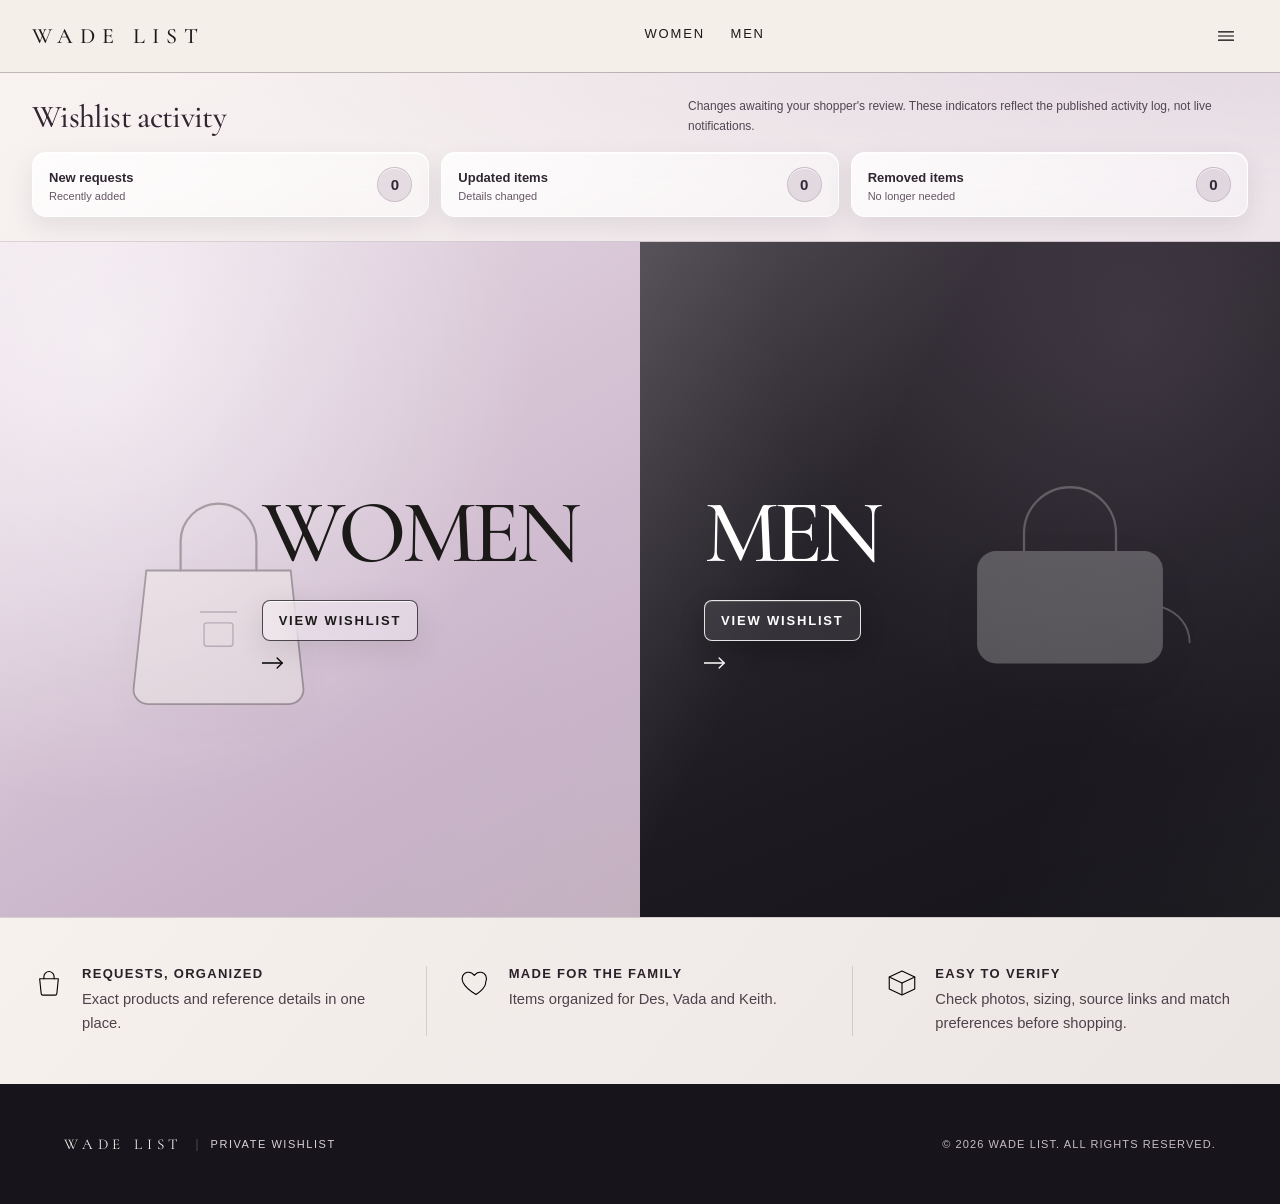
==== commit 051c2c58: "Refresh final liquid finish CSS on all wishlist pages" ====
--- a/index.html
+++ b/index.html
@@ -11,7 +11,7 @@
   <link rel="stylesheet" href="assets/css/home.css" />
   <link rel="stylesheet" href="assets/css/footer.css" />
   <link rel="stylesheet" href="assets/css/wishlist-refinement.css" />
-  <link rel="stylesheet" href="assets/css/liquid-luxe.css?v=20261110glass2" />
+  <link rel="stylesheet" href="assets/css/liquid-luxe.css?v=20261110glass3" />
 </head>
 <body>
   <a class="wishlist-skip" href="#main-content">Skip to wishlist</a>
@@ -101,7 +101,7 @@
     </div>
   </footer>
 
-  <script type="module" src="assets/js/main.js?v=20261110glass2"></script>
+  <script type="module" src="assets/js/main.js?v=20261110glass3"></script>
   <script type="module" src="assets/js/activity.js"></script>
 </body>
 </html>
--- a/assets/css/liquid-luxe.css
+++ b/assets/css/liquid-luxe.css
@@ -784,3 +784,51 @@
   .carousel,.carousel__card-frame,.carousel__dot,.carousel__arrow,
   .modal,.modal__toolbar button,.hero__cta-label {scroll-behavior:auto !important;transition:none !important}
 }
+
+/* Final liquid finish on the home activity surfaces, without changing counts. */
+.shopper-updates {
+  background:
+    radial-gradient(ellipse at 90% 0%,rgba(213,193,211,.31),transparent 56%),
+    linear-gradient(145deg,#f8f3f1 0%,#ece4e9 100%) !important;
+  border-color:rgba(77,58,80,.17) !important;
+}
+.shopper-updates__intro h2 {
+  font-weight:500;
+  letter-spacing:-.02em;
+  color:#302632;
+}
+.shopper-updates__intro p {color:#514652}
+.shopper-updates__card {
+  min-width:0;
+  background:linear-gradient(145deg,rgba(255,255,255,.81),rgba(255,255,255,.39)) !important;
+  border:1px solid rgba(255,255,255,.88) !important;
+  border-radius:14px !important;
+  -webkit-backdrop-filter:blur(16px) saturate(125%);
+  backdrop-filter:blur(16px) saturate(125%);
+  box-shadow:inset 0 1px 0 rgba(255,255,255,.95),
+    0 9px 24px rgba(68,49,69,.1) !important;
+}
+.shopper-updates__card[data-active="true"] {
+  border-color:rgba(103,70,105,.42) !important;
+  background:linear-gradient(140deg,rgba(246,234,246,.95),rgba(221,200,222,.7)) !important;
+}
+.shopper-updates__card strong {color:#302631;font-weight:750}
+.shopper-updates__card small {color:#655765}
+.shopper-updates__count {
+  background:rgba(109,78,108,.15) !important;
+  border:1px solid rgba(96,69,97,.2);
+  color:#352637 !important;
+  box-shadow:inset 0 1px 0 rgba(255,255,255,.65);
+}
+.shopper-updates__card[data-active="true"] .shopper-updates__count {
+  background:#473348 !important;
+  color:#fff !important;
+}
+.hero__panel--women .hero__image img {
+  opacity:.4 !important;
+  filter:drop-shadow(0 16px 20px rgba(46,34,46,.08));
+}
+.hero__panel--men .hero__image img {
+  opacity:.24 !important;
+  filter:brightness(0) invert(1) drop-shadow(0 16px 22px rgba(0,0,0,.2));
+}
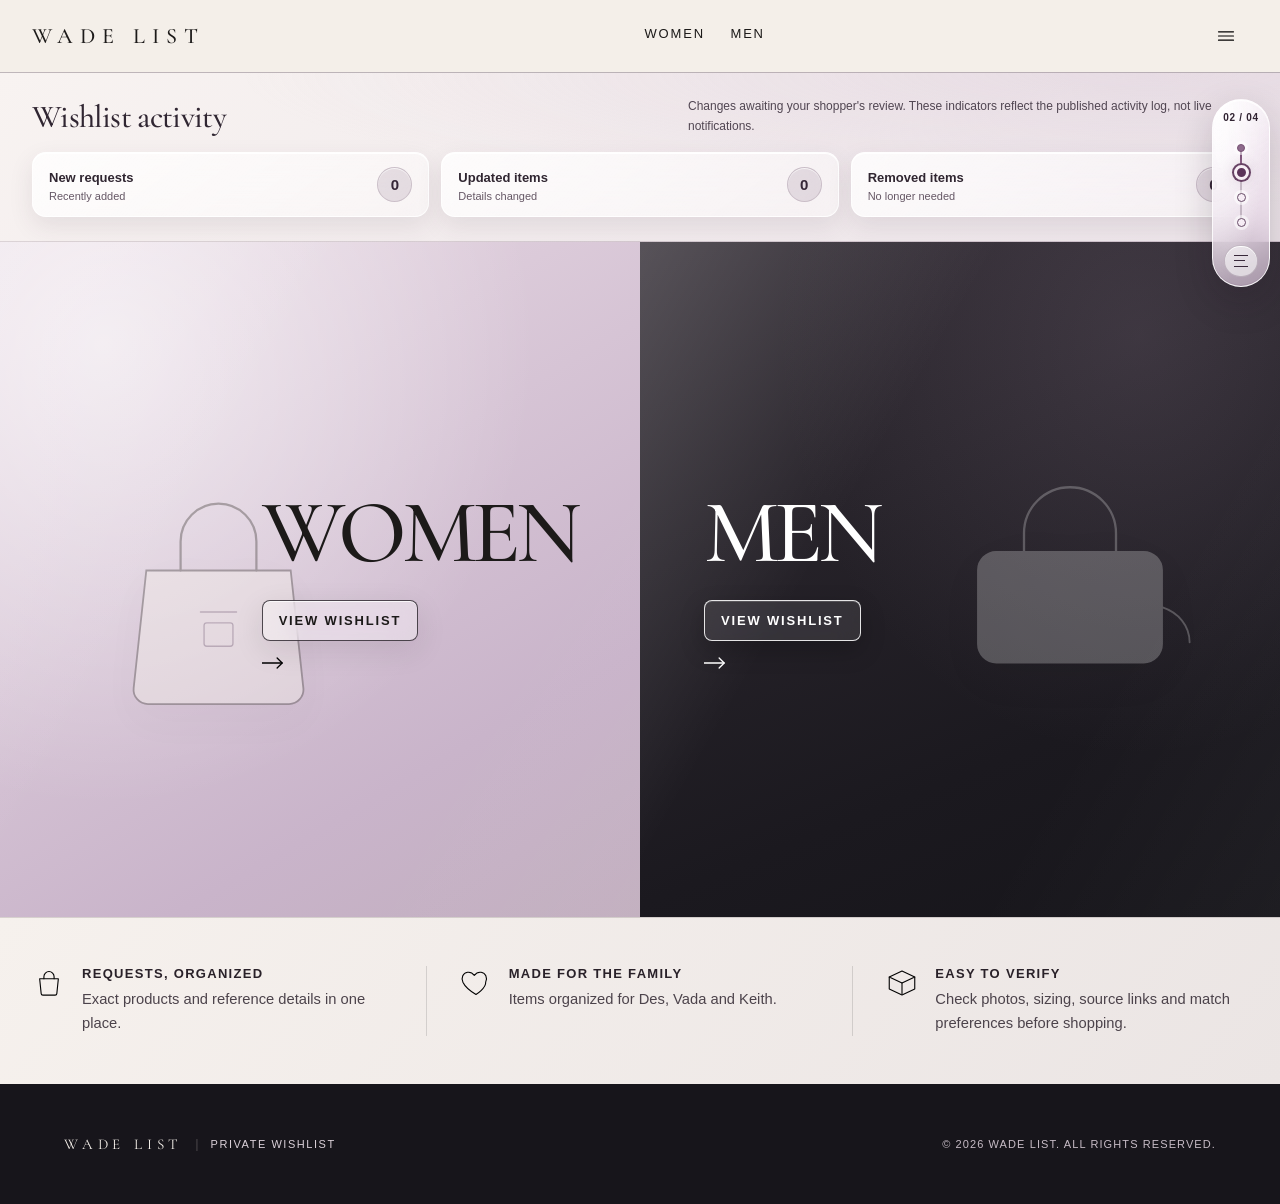
==== commit 8f7b3a7c: "Add homepage section landmarks and load liquid navigation rail" ====
--- a/index.html
+++ b/index.html
@@ -12,6 +12,7 @@
   <link rel="stylesheet" href="assets/css/footer.css" />
   <link rel="stylesheet" href="assets/css/wishlist-refinement.css" />
   <link rel="stylesheet" href="assets/css/liquid-luxe.css?v=20261110glass3" />
+  <link rel="stylesheet" href="assets/css/section-rail.css?v=20261110rail1" />
 </head>
 <body>
   <a class="wishlist-skip" href="#main-content">Skip to wishlist</a>
@@ -29,7 +30,7 @@
   </header>
   <div class="mega-menu-backdrop" data-mega-menu-backdrop></div>
 
-<section class="shopper-updates" aria-label="Shopper activity dashboard">
+<section id="wishlist-updates" class="shopper-updates" aria-label="Shopper activity dashboard">
     <div class="container">
       <div class="shopper-updates__intro"><h2>Wishlist activity</h2><p>Changes awaiting your shopper's review. These indicators reflect the published activity log, not live notifications.</p></div>
       <div class="shopper-updates__grid" role="group" aria-label="Published wishlist changes">
@@ -40,7 +41,7 @@
     </div>
   </section>
   <main id="main-content"><h1 class="visually-hidden">Wade List: Personal shopping wishlist</h1>
-    <section class="hero">
+    <section class="hero" id="wishlist-collections">
       <div class="hero__panel hero__panel--women">
         <div class="hero__image"><img src="assets/images/hero/women-hero.svg" alt="" /></div>
         <div class="hero__content">
@@ -63,7 +64,7 @@
       </div>
     </section>
 
-    <section class="feature-row">
+    <section class="feature-row" id="wishlist-details">
       <div class="container feature-row__inner">
         <div class="feature-row__item">
           <img class="feature-row__icon" src="assets/images/icons/feature-curated.svg" alt="" />
@@ -90,7 +91,7 @@
     </section>
   </main>
 
-  <footer class="site-footer">
+  <footer class="site-footer" id="wishlist-footer">
     <div class="container site-footer__base-inner">
       <div class="site-footer__brand">
         <span class="site-footer__wordmark">WADE LIST</span>
@@ -101,7 +102,7 @@
     </div>
   </footer>
 
-  <script type="module" src="assets/js/main.js?v=20261110glass3"></script>
+  <script type="module" src="assets/js/main.js?v=20261110rail1"></script>
   <script type="module" src="assets/js/activity.js"></script>
 </body>
 </html>
--- a/assets/css/section-rail.css
+++ b/assets/css/section-rail.css
@@ -0,0 +1,430 @@
+/*
+  Wade List | Quiet directional navigation.
+  Liquid material and a vertical progress spine echo the collection styling,
+  without importing the portfolio's constellation aesthetic.
+*/
+.wl-section-rail {
+  --wl-rail-ink:#302431;
+  --wl-rail-accent:#65425f;
+  position:fixed;
+  z-index:78;
+  top:calc(var(--nav-height) + clamp(14px,3vh,30px));
+  right:max(10px,env(safe-area-inset-right,0px));
+  width:58px;
+  max-height:calc(100dvh - var(--nav-height) - 20px);
+  isolation:isolate;
+  font-family:var(--font-sans);
+  color:var(--wl-rail-ink);
+}
+.wl-section-rail__compact {
+  position:relative;
+  display:flex;
+  flex-direction:column;
+  align-items:center;
+  gap:8px;
+  width:100%;
+  padding:11px 8px 9px;
+  max-height:inherit;
+  overflow:visible;
+  border:1px solid rgba(255,255,255,.86);
+  border-radius:29px;
+  background:
+    radial-gradient(ellipse at 10% 2%,rgba(255,255,255,.92),transparent 70%),
+    linear-gradient(153deg,rgba(251,246,251,.83),rgba(218,198,218,.7));
+  backdrop-filter:blur(23px) saturate(165%);
+  -webkit-backdrop-filter:blur(23px) saturate(165%);
+  box-shadow:inset 0 1px 0 rgba(255,255,255,.95),
+    inset 0 -1px 0 rgba(115,82,111,.16),
+    0 14px 38px rgba(28,17,32,.2);
+}
+.wl-section-rail__compact::before {
+  content:"";
+  position:absolute;
+  inset:1px 1px auto;
+  height:44%;
+  pointer-events:none;
+  border-radius:29px 29px 60% 60%;
+  background:linear-gradient(135deg,rgba(255,255,255,.28),transparent 82%);
+}
+.wl-section-rail__current {
+  position:relative;
+  z-index:1;
+  color:#312332;
+  font-size:10px;
+  font-weight:800;
+  letter-spacing:.07em;
+  white-space:nowrap;
+  line-height:1.4;
+  font-variant-numeric:tabular-nums;
+}
+.wl-section-rail__spine {
+  position:relative;
+  z-index:1;
+  width:36px;
+  min-height:0;
+  display:flex;
+  flex-direction:column;
+  align-items:center;
+  justify-content:center;
+  padding:2px 0;
+  overflow-x:hidden;
+  overflow-y:auto;
+  scrollbar-width:none;
+  overscroll-behavior:contain;
+}
+.wl-section-rail__spine::-webkit-scrollbar {display:none}
+.wl-section-rail__spine::before,
+.wl-section-rail__spine::after {
+  content:"";
+  position:absolute;
+  z-index:0;
+  pointer-events:none;
+  top:14px;
+  left:calc(50% - 1px);
+  width:2px;
+  border-radius:99px;
+}
+.wl-section-rail__spine::before {
+  bottom:14px;
+  background:rgba(72,49,72,.26);
+}
+.wl-section-rail__spine::after {
+  height:calc((100% - 28px) * var(--wl-section-progress,0%)/100%);
+  height:var(--wl-section-progress,0%);
+  max-height:calc(100% - 28px);
+  background:linear-gradient(to bottom,#6d4769,#ae80ab);
+}
+.wl-section-rail__point {
+  position:relative;
+  z-index:1;
+  flex:0 0 25px;
+  width:36px;
+  min-height:25px;
+  display:grid;
+  place-items:center;
+  border:0;
+  border-radius:100%;
+  background:transparent;
+  padding:0;
+  cursor:pointer;
+  transition:transform .18s ease;
+}
+.wl-section-rail__dot {
+  display:block;
+  width:9px;
+  height:9px;
+  border-radius:50%;
+  border:1.5px solid #674b67;
+  background:#f6edf5;
+  box-shadow:0 0 0 3px rgba(255,255,255,.55);
+  transition:width .18s ease,height .18s ease,
+    background .18s ease,box-shadow .18s ease;
+}
+.wl-section-rail__point[data-state="complete"] .wl-section-rail__dot {
+  background:#8e6b8c;
+  border-color:#775174;
+  width:8px;
+  height:8px;
+}
+.wl-section-rail__point[data-state="current"] .wl-section-rail__dot {
+  width:15px;
+  height:15px;
+  background:#5c345a;
+  border:3px solid #f7eef5;
+  box-shadow:0 0 0 2px #674264,0 0 13px rgba(100,65,101,.23);
+}
+.wl-section-rail__point:is(:hover,:focus-visible) {transform:scale(1.18)}
+.wl-section-rail__expand {
+  position:relative;
+  z-index:2;
+  flex:0 0 32px;
+  display:grid;
+  place-items:center;
+  width:34px;
+  height:32px;
+  min-height:32px;
+  padding:0;
+  border:1px solid rgba(83,55,84,.26);
+  border-radius:18px;
+  background:rgba(255,255,255,.58);
+  box-shadow:inset 0 1px 0 rgba(255,255,255,.92);
+  cursor:pointer;
+  transition:background .2s ease,transform .2s ease;
+}
+.wl-section-rail__expand:is(:hover,:focus-visible) {
+  background:#f8f2f7;
+  transform:translateY(-1px);
+}
+.wl-section-rail__expand-symbol {
+  display:block;
+  position:relative;
+  width:14px;
+  height:12px;
+  border-top:1.7px solid #38283a;
+  border-bottom:1.7px solid #38283a;
+}
+.wl-section-rail__expand-symbol::after {
+  content:"";
+  position:absolute;
+  left:0;
+  right:3px;
+  top:4px;
+  border-top:1.7px solid #38283a;
+}
+.wl-section-rail__next {
+  position:absolute;
+  top:7px;
+  right:calc(100% + 11px);
+  width:max-content;
+  max-width:210px;
+  padding:8px 13px;
+  border:1px solid rgba(255,255,255,.82);
+  border-radius:13px;
+  background:rgba(250,244,249,.8);
+  color:#402d3e;
+  font-size:10px;
+  font-weight:750;
+  letter-spacing:.04em;
+  line-height:1.4;
+  box-shadow:0 8px 28px rgba(33,23,35,.13);
+  -webkit-backdrop-filter:blur(18px);
+  backdrop-filter:blur(18px);
+  pointer-events:none;
+  opacity:0;
+  transform:translateX(6px);
+  transition:opacity .18s ease,transform .18s ease;
+}
+.wl-section-rail:not(.is-expanded):is(:hover,:focus-within) .wl-section-rail__next {
+  opacity:1;
+  transform:translateX(0);
+}
+.wl-section-rail__shade {
+  position:fixed;
+  z-index:76;
+  inset:0;
+  width:100%;
+  height:100%;
+  border:0;
+  padding:0;
+  background:rgba(17,13,20,.36);
+  -webkit-backdrop-filter:blur(3px);
+  backdrop-filter:blur(3px);
+  cursor:default;
+}
+.wl-section-rail__shade[hidden] {display:none !important}
+.wl-section-rail__panel {
+  position:absolute;
+  z-index:80;
+  top:0;
+  right:0;
+  width:min(290px,calc(100vw - 28px));
+  max-height:calc(100dvh - var(--nav-height) - 20px);
+  padding:18px 15px 14px;
+  border-radius:24px;
+  border:1px solid rgba(255,255,255,.88);
+  background:
+    radial-gradient(ellipse at 0% 2%,rgba(255,255,255,.91),transparent 70%),
+    linear-gradient(145deg,rgba(250,246,250,.96),rgba(231,215,231,.95));
+  -webkit-backdrop-filter:blur(28px) saturate(155%);
+  backdrop-filter:blur(28px) saturate(155%);
+  box-shadow:inset 0 1px 0 rgba(255,255,255,.97),
+    0 24px 78px rgba(28,17,32,.31);
+  overflow:auto;
+  overscroll-behavior:contain;
+  scrollbar-width:thin;
+}
+.wl-section-rail__panel[hidden] {display:none !important}
+.wl-section-rail.is-expanded .wl-section-rail__compact {
+  opacity:0;
+  pointer-events:none;
+}
+.wl-section-rail__panel-top {
+  display:flex;
+  align-items:center;
+  justify-content:space-between;
+  gap:12px;
+  margin-bottom:10px;
+}
+.wl-section-rail__panel-title {
+  max-width:200px;
+  color:#342637;
+  font-family:var(--font-serif);
+  font-size:clamp(24px,2.5vw,30px);
+  font-weight:500;
+  letter-spacing:-.03em;
+  line-height:1.05;
+}
+.wl-section-rail__close {
+  display:grid;
+  place-items:center;
+  flex:0 0 38px;
+  width:38px;
+  height:38px;
+  border:1px solid rgba(84,62,88,.25);
+  border-radius:50%;
+  background:rgba(255,255,255,.6);
+  color:#302431;
+  font:400 30px/1 var(--font-sans);
+}
+.wl-section-rail__list {
+  margin:0;
+  padding:0;
+  list-style:none;
+  display:grid;
+  gap:4px;
+}
+.wl-section-rail__list li {min-width:0}
+.wl-section-rail__item {
+  display:flex;
+  align-items:center;
+  gap:13px;
+  width:100%;
+  min-height:41px;
+  padding:10px 12px;
+  border:1px solid transparent;
+  border-radius:12px;
+  background:transparent;
+  color:#342839;
+  cursor:pointer;
+  text-align:left;
+  transition:background .2s ease,border-color .2s ease;
+}
+.wl-section-rail__number {
+  flex:0 0 25px;
+  font-size:10px;
+  font-weight:750;
+  letter-spacing:.1em;
+  color:#67496b;
+  font-variant-numeric:tabular-nums;
+}
+.wl-section-rail__name {
+  min-width:0;
+  font-size:13px;
+  font-weight:680;
+  line-height:1.25;
+  letter-spacing:.025em;
+}
+.wl-section-rail__list li[data-state="complete"] .wl-section-rail__item {
+  color:#817080;
+}
+.wl-section-rail__list li[data-state="complete"] .wl-section-rail__number {
+  color:#907d90;
+}
+.wl-section-rail__list li[data-state="current"] .wl-section-rail__item {
+  color:#fff;
+  background:linear-gradient(100deg,#624363,#483148);
+  border-color:rgba(255,255,255,.27);
+  box-shadow:inset 0 1px 0 rgba(255,255,255,.23),0 6px 14px rgba(68,46,68,.14);
+}
+.wl-section-rail__list li[data-state="current"] .wl-section-rail__number {
+  color:#f0d6ed;
+}
+.wl-section-rail__item:hover:not([aria-current="step"]) {
+  background:rgba(255,255,255,.68);
+  border-color:rgba(121,91,121,.18);
+}
+.wl-section-rail__remaining {
+  margin-top:15px;
+  padding:13px 11px 0;
+  border-top:1px solid rgba(81,57,81,.19);
+  color:#59445b;
+  font-size:11px;
+  font-weight:680;
+  letter-spacing:.04em;
+  line-height:1.55;
+}
+.wl-section-rail__item:focus-visible,
+.wl-section-rail__point:focus-visible,
+.wl-section-rail__close:focus-visible,
+.wl-section-rail__expand:focus-visible {
+  outline:3px solid #7f4473 !important;
+  outline-offset:2px !important;
+}
+html.modal-open .wl-section-rail,
+html.modal-open .wl-section-rail__shade {
+  visibility:hidden !important;
+  pointer-events:none !important;
+}
+/* Preserve the existing product presentation. A narrow right gutter is
+   enough to keep the glass navigator away from carousel arrows. */
+@media(max-width:1100px) {
+  .snap-page .category-layer__grid {
+    padding-right:max(69px,6vw) !important;
+  }
+}
+@media(max-width:767px) and (orientation:portrait) {
+  .snap-page .category-layer__grid {
+    padding-right:56px !important;
+  }
+}
+@media(max-width:374px) and (orientation:portrait) {
+  .snap-page .category-layer__grid {
+    padding-right:53px !important;
+  }
+}
+@media(orientation:landscape) and (max-height:520px) {
+  .snap-page .category-layer__grid {
+    padding-right:65px !important;
+  }
+}
+@media(max-width:767px) {
+  .wl-section-rail {
+    top:calc(var(--nav-height) + 11px);
+    right:max(5px,env(safe-area-inset-right,0px));
+    width:43px;
+    max-height:calc(100dvh - var(--nav-height) - 15px);
+  }
+  .wl-section-rail__compact {
+    padding:10px 3px 6px;
+    gap:4px;
+    border-radius:25px;
+    background:
+      radial-gradient(ellipse at 10% 3%,rgba(255,255,255,.95),transparent 70%),
+      linear-gradient(150deg,rgba(251,245,250,.9),rgba(217,194,218,.81));
+  }
+  .wl-section-rail__current {font-size:8px;letter-spacing:.02em}
+  .wl-section-rail__spine {width:33px}
+  .wl-section-rail__point {width:33px;flex-basis:23px;min-height:23px}
+  .wl-section-rail__spine::before,.wl-section-rail__spine::after {top:12px}
+  .wl-section-rail__spine::before {bottom:12px}
+  .wl-section-rail__dot {width:8px;height:8px}
+  .wl-section-rail__point[data-state="current"] .wl-section-rail__dot {
+    width:13px;height:13px;
+  }
+  .wl-section-rail__expand {width:31px;height:31px;min-height:31px;flex-basis:31px}
+  .wl-section-rail__next {display:none}
+  .wl-section-rail__panel {
+    width:min(268px,calc(100vw - 24px));
+    max-height:calc(100dvh - var(--nav-height) - 12px);
+    padding:15px 13px 12px;
+    border-radius:20px;
+  }
+  .wl-section-rail__item {min-height:41px}
+  .wl-section-rail__name {font-size:13px}
+  .wl-section-rail[data-mode="home"] {
+    top:max(calc(var(--nav-height) + 12px),30dvh);
+  }
+}
+@media(orientation:landscape) and (max-height:520px) {
+  .wl-section-rail {
+    width:43px;
+    top:calc(var(--nav-height) + 7px);
+    max-height:calc(100dvh - var(--nav-height) - 10px);
+  }
+  .wl-section-rail__spine {
+    flex:1 1 auto;
+    justify-content:flex-start;
+    max-height:calc(100dvh - var(--nav-height) - 100px);
+  }
+  .wl-section-rail__panel {
+    max-height:calc(100dvh - var(--nav-height) - 10px);
+  }
+  .wl-section-rail__point {flex-basis:20px;min-height:20px}
+  .wl-section-rail__panel-title {font-size:25px}
+  .wl-section-rail[data-mode="home"] {top:calc(var(--nav-height) + 7px)}
+}
+@media(prefers-reduced-motion:reduce) {
+  .wl-section-rail :is(button,.wl-section-rail__dot,.wl-section-rail__next) {
+    transition:none !important;
+  }
+}
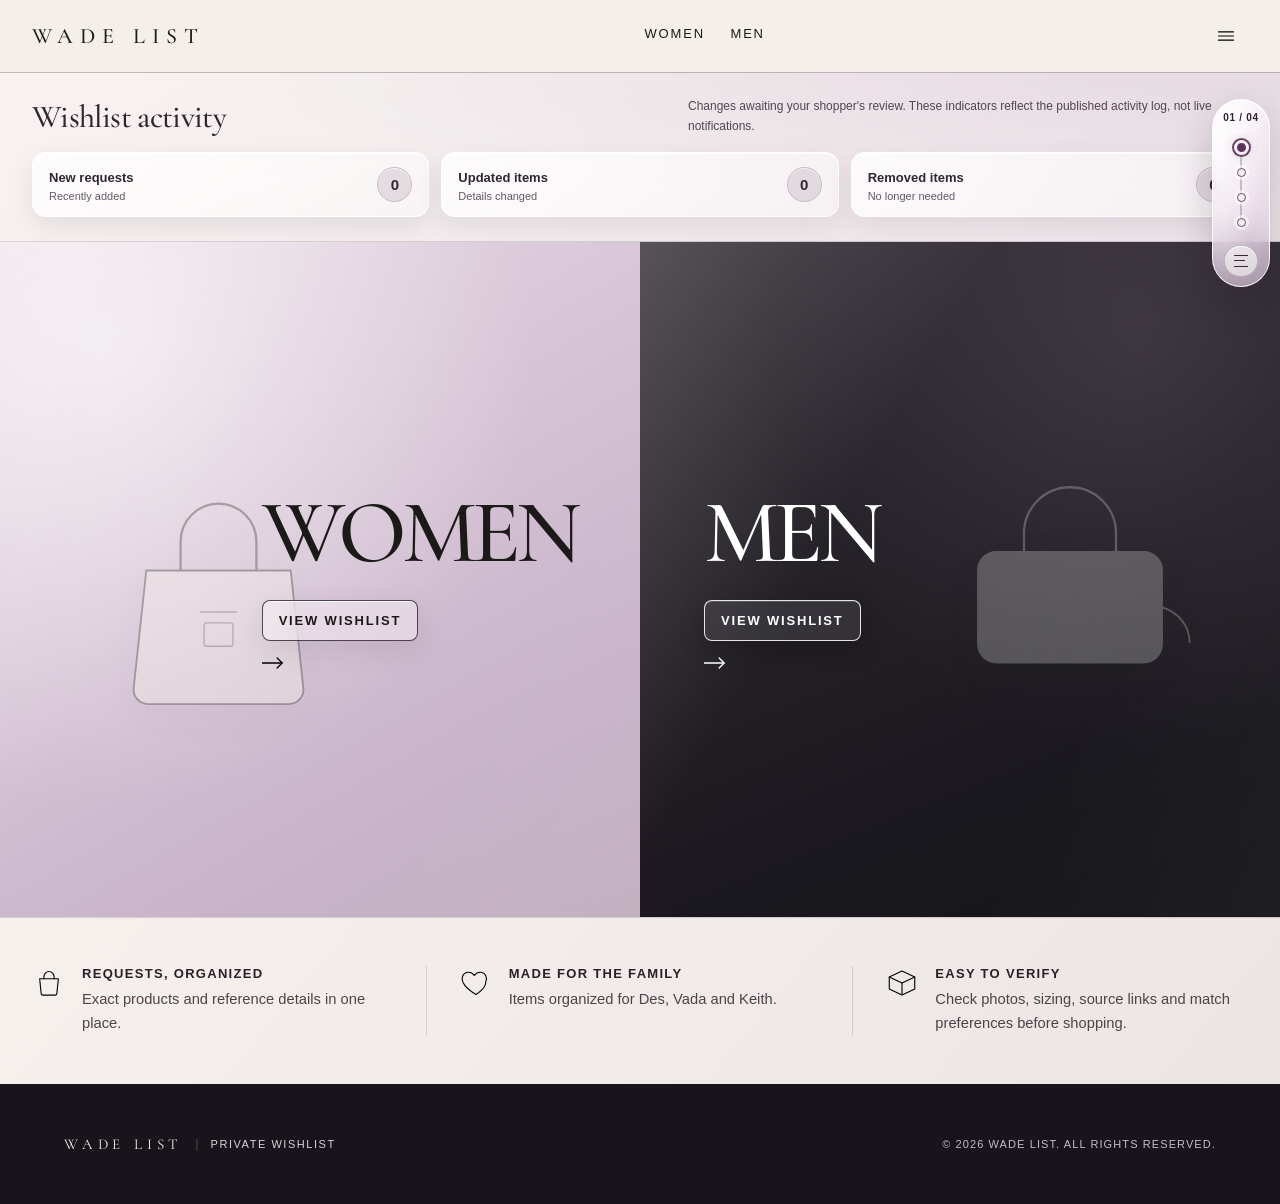
==== commit 6d952442: "Load refined section navigation progress without stale browser caches" ====
--- a/index.html
+++ b/index.html
@@ -12,7 +12,7 @@
   <link rel="stylesheet" href="assets/css/footer.css" />
   <link rel="stylesheet" href="assets/css/wishlist-refinement.css" />
   <link rel="stylesheet" href="assets/css/liquid-luxe.css?v=20261110glass3" />
-  <link rel="stylesheet" href="assets/css/section-rail.css?v=20261110rail1" />
+  <link rel="stylesheet" href="assets/css/section-rail.css?v=20261110rail2" />
 </head>
 <body>
   <a class="wishlist-skip" href="#main-content">Skip to wishlist</a>
@@ -102,7 +102,7 @@
     </div>
   </footer>
 
-  <script type="module" src="assets/js/main.js?v=20261110rail1"></script>
+  <script type="module" src="assets/js/main.js?v=20261110rail2"></script>
   <script type="module" src="assets/js/activity.js"></script>
 </body>
 </html>
--- a/assets/css/section-rail.css
+++ b/assets/css/section-rail.css
@@ -402,7 +402,7 @@
   .wl-section-rail__item {min-height:41px}
   .wl-section-rail__name {font-size:13px}
   .wl-section-rail[data-mode="home"] {
-    top:max(calc(var(--nav-height) + 12px),30dvh);
+    top:max(calc(var(--nav-height) + 12px),43dvh);
   }
 }
 @media(orientation:landscape) and (max-height:520px) {
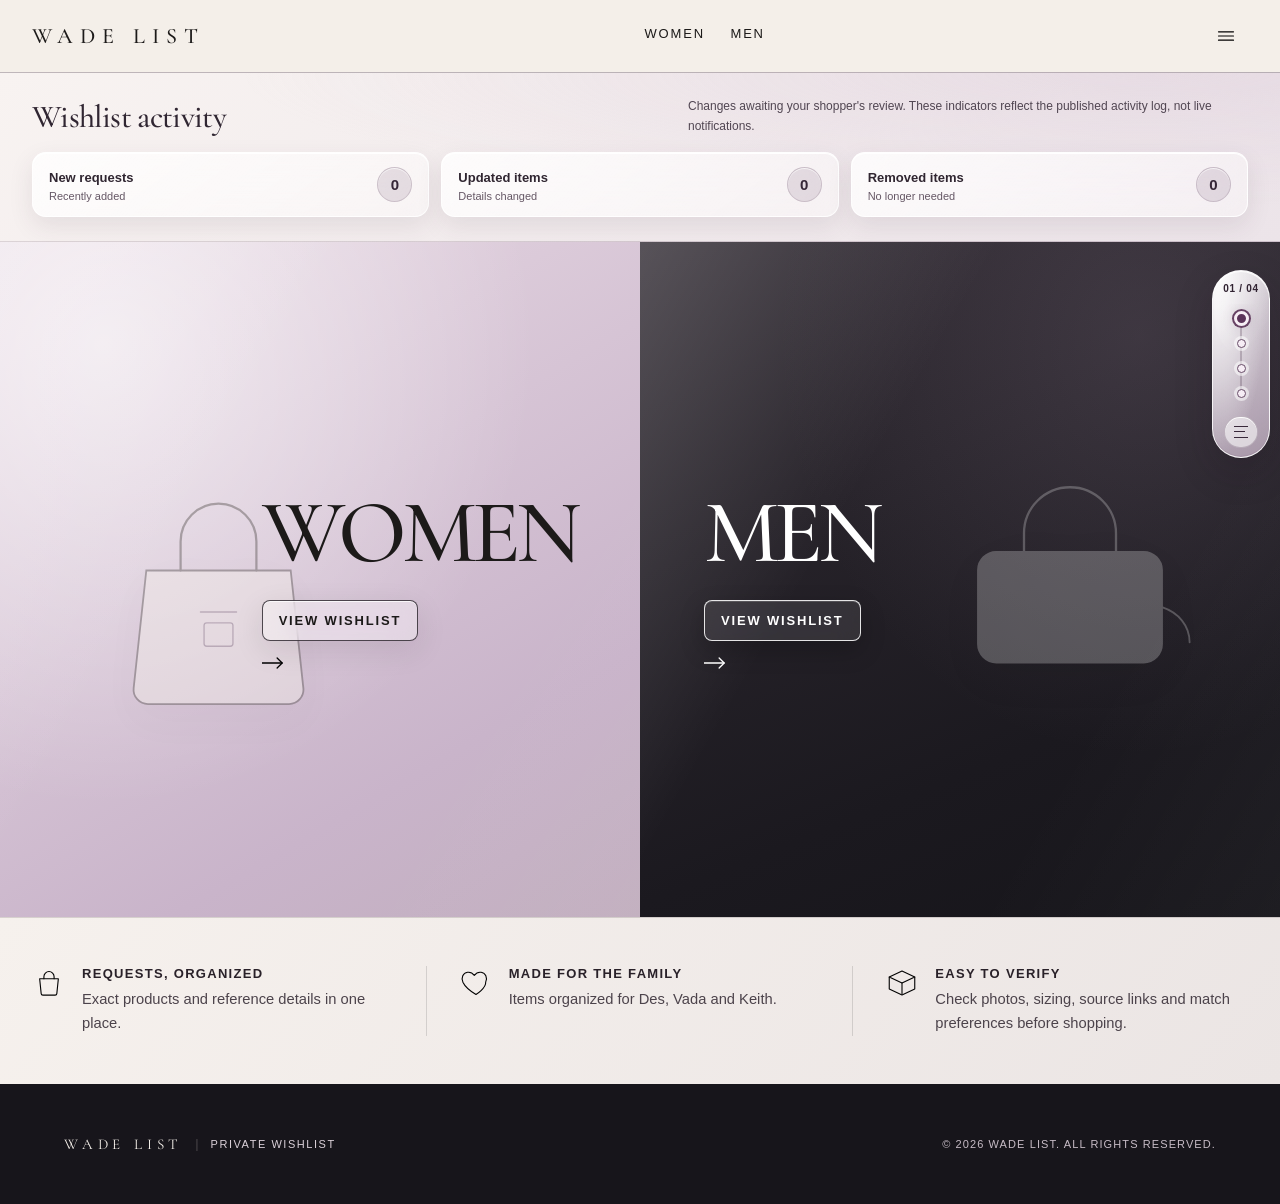
==== commit 360de469: "Publish reliable modal close and adjusted homepage rail without stale cached assets" ====
--- a/index.html
+++ b/index.html
@@ -12,7 +12,7 @@
   <link rel="stylesheet" href="assets/css/footer.css" />
   <link rel="stylesheet" href="assets/css/wishlist-refinement.css" />
   <link rel="stylesheet" href="assets/css/liquid-luxe.css?v=20261110glass3" />
-  <link rel="stylesheet" href="assets/css/section-rail.css?v=20261110rail2" />
+  <link rel="stylesheet" href="assets/css/section-rail.css?v=20261110rail3" />
 </head>
 <body>
   <a class="wishlist-skip" href="#main-content">Skip to wishlist</a>
@@ -102,7 +102,7 @@
     </div>
   </footer>
 
-  <script type="module" src="assets/js/main.js?v=20261110rail2"></script>
+  <script type="module" src="assets/js/main.js?v=20261110rail3"></script>
   <script type="module" src="assets/js/activity.js"></script>
 </body>
 </html>
--- a/assets/css/section-rail.css
+++ b/assets/css/section-rail.css
@@ -428,3 +428,10 @@
     transition:none !important;
   }
 }
+
+/* Keep the homepage progress rail below the activity cards on larger screens. */
+@media(min-width:768px){
+  .wl-section-rail[data-mode="home"] {
+    top:max(calc(var(--nav-height) + 16px),30dvh);
+  }
+}
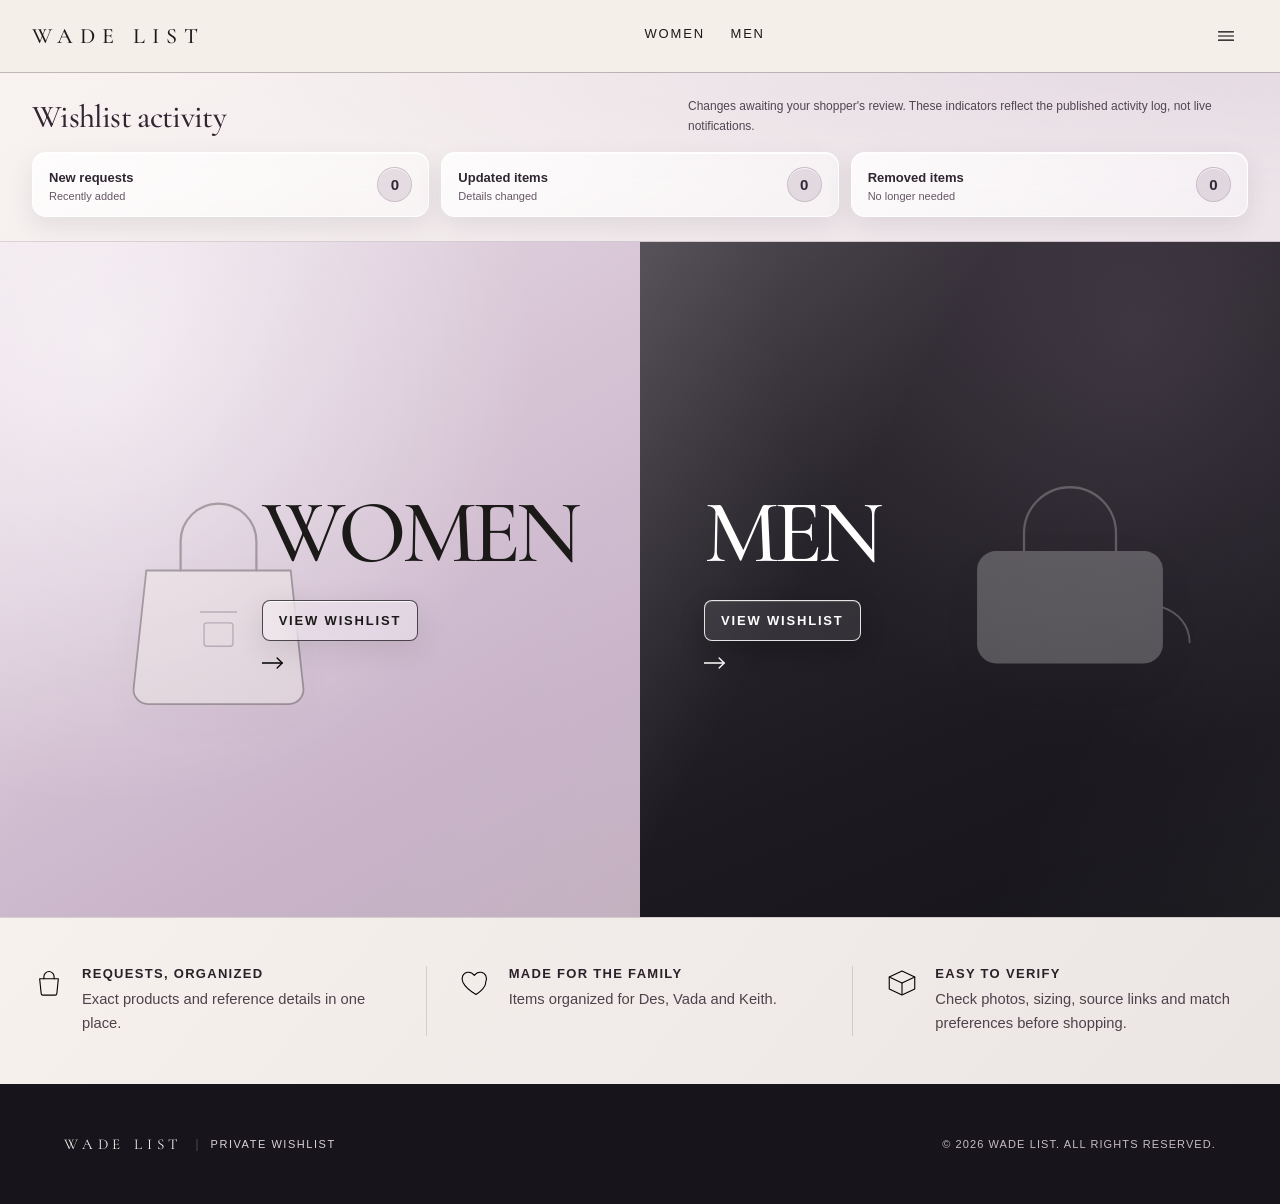
==== commit e81ed160: "Remove homepage scroll rail and refresh Wade List assets" ====
--- a/index.html
+++ b/index.html
@@ -12,7 +12,7 @@
   <link rel="stylesheet" href="assets/css/footer.css" />
   <link rel="stylesheet" href="assets/css/wishlist-refinement.css" />
   <link rel="stylesheet" href="assets/css/liquid-luxe.css?v=20261110glass3" />
-  <link rel="stylesheet" href="assets/css/section-rail.css?v=20261110rail3" />
+  
 </head>
 <body>
   <a class="wishlist-skip" href="#main-content">Skip to wishlist</a>
@@ -102,7 +102,7 @@
     </div>
   </footer>
 
-  <script type="module" src="assets/js/main.js?v=20261110rail3"></script>
+  <script type="module" src="assets/js/main.js?v=20261110polish"></script>
   <script type="module" src="assets/js/activity.js"></script>
 </body>
 </html>
